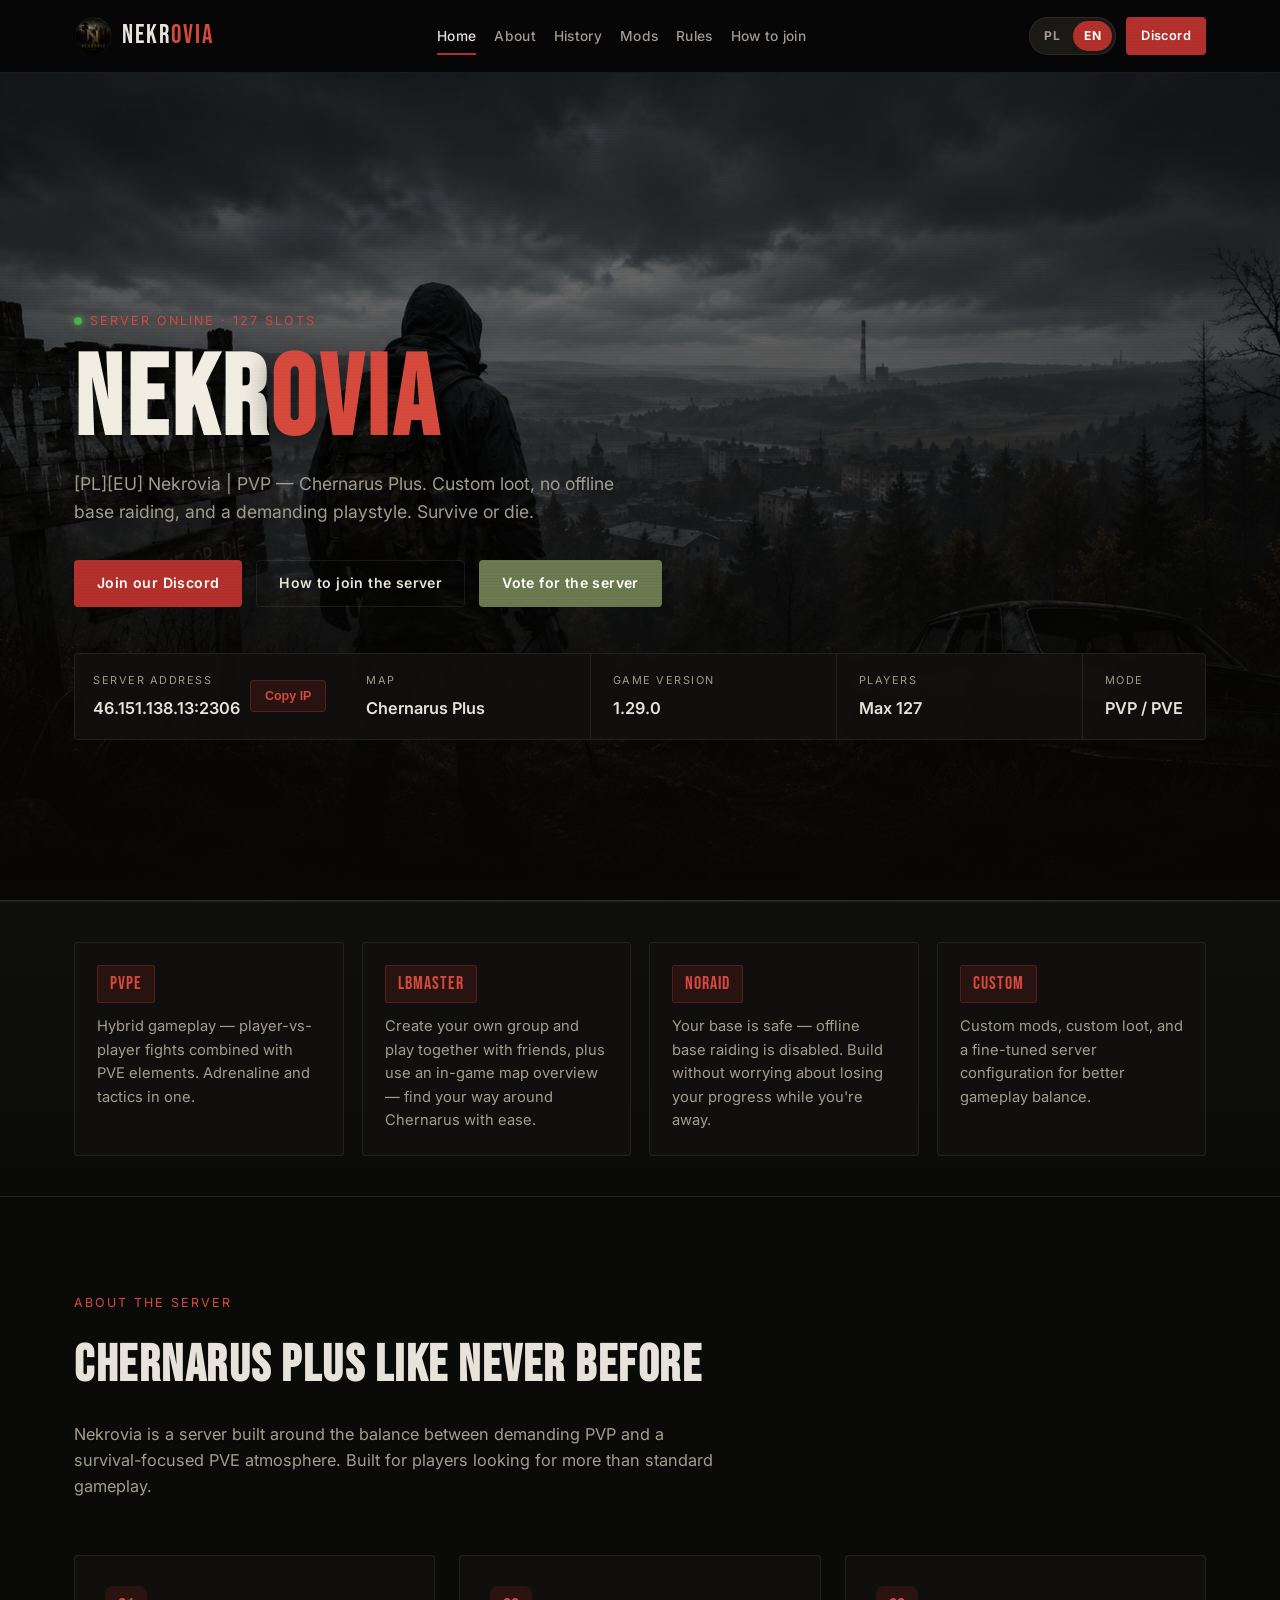
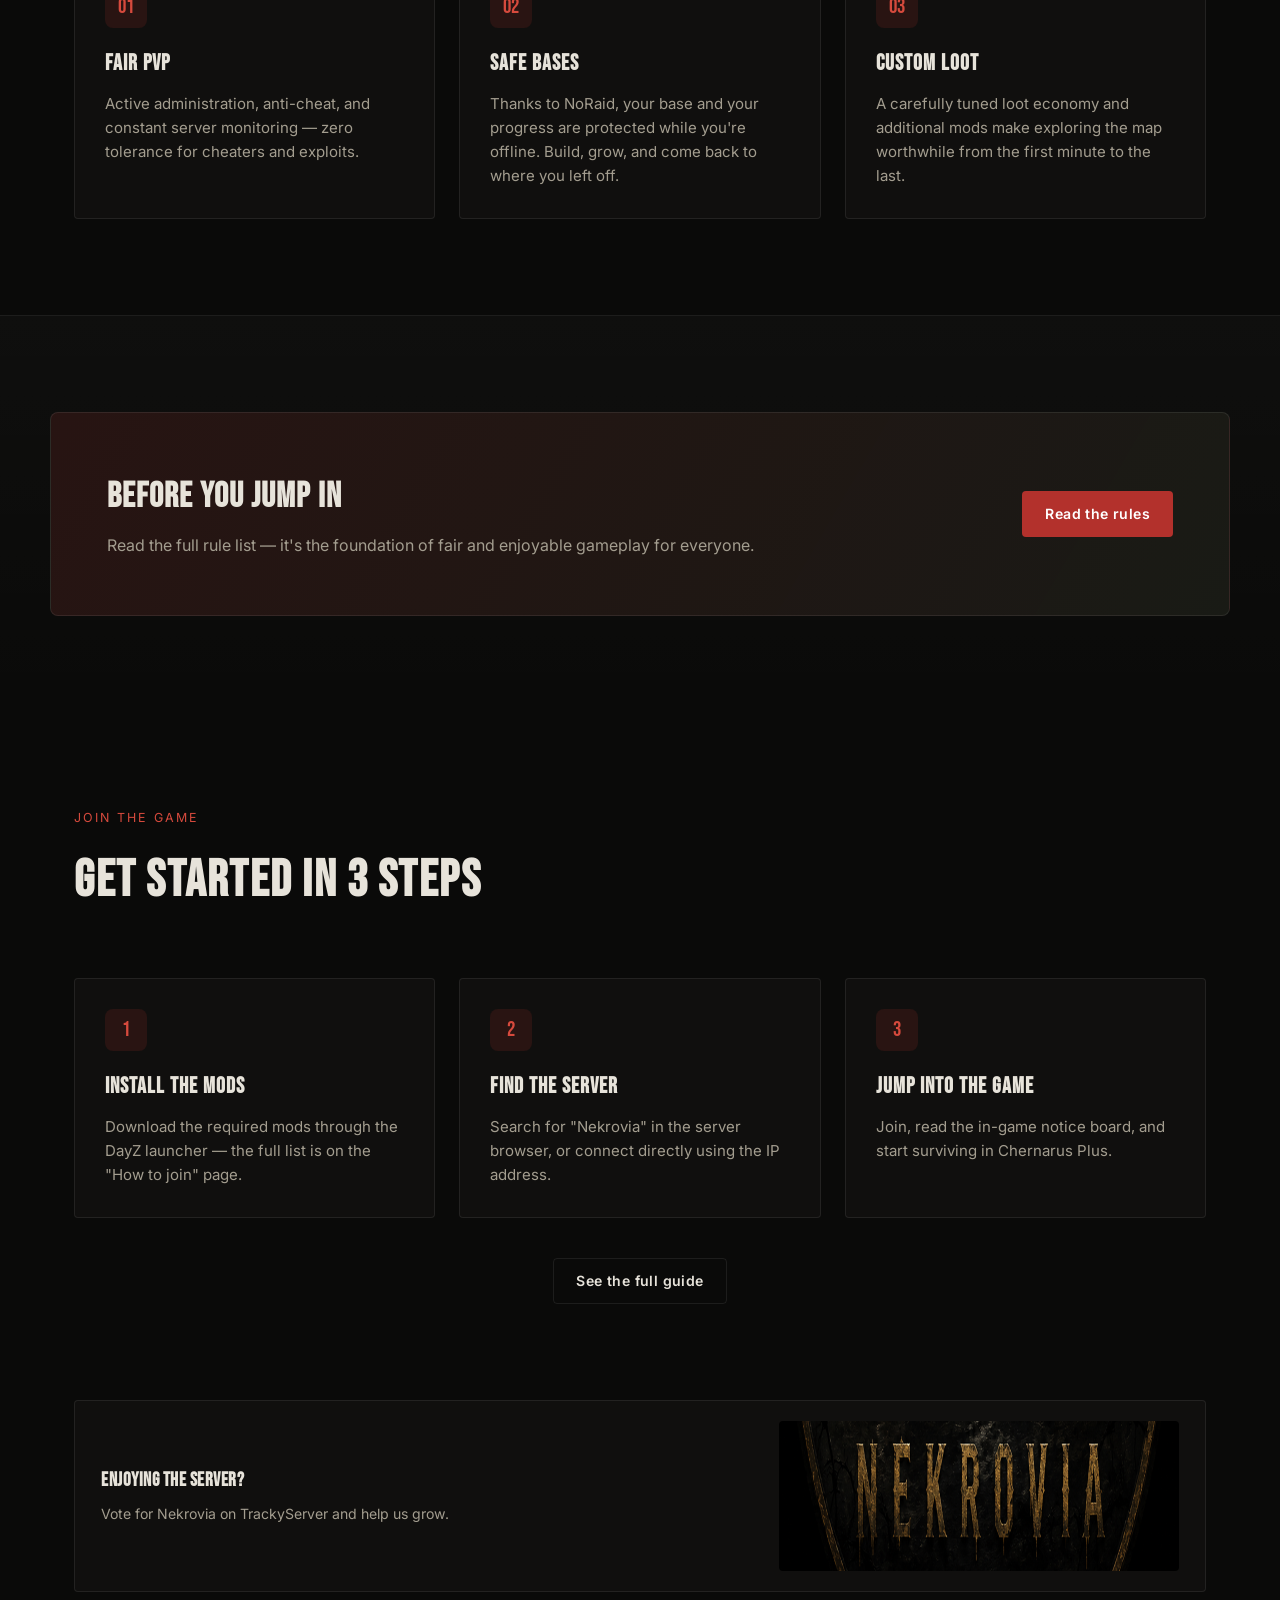
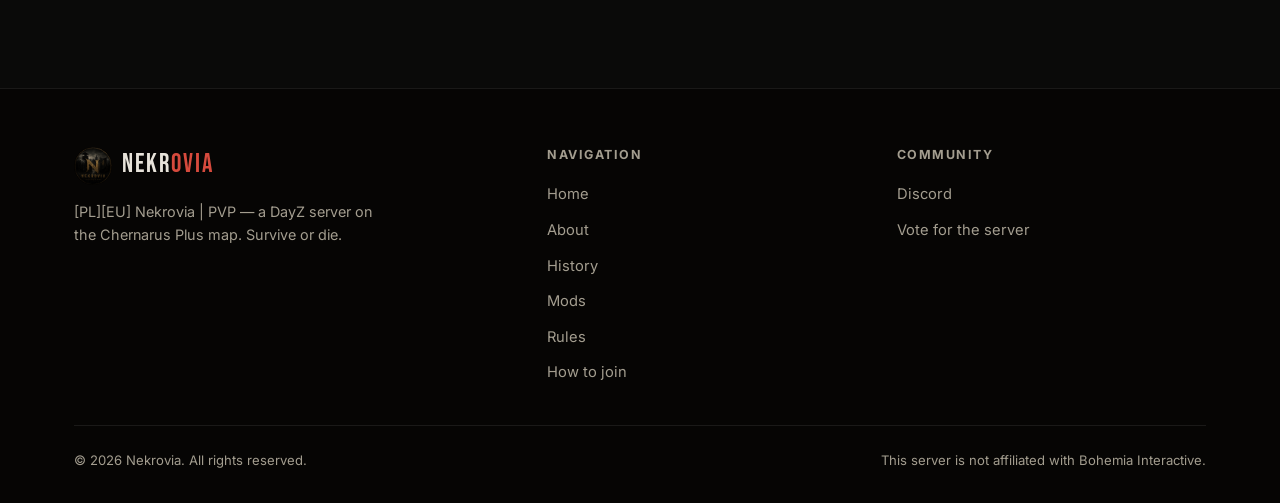
==== en/index.html @ 6340a813 "Cache-bust style.css to fix all-red logo for returning visitors style.css is served with max-age=144" ====
<!DOCTYPE html>
<html lang="en">
<head>
<meta charset="UTF-8" />
<meta name="viewport" content="width=device-width, initial-scale=1.0" />
<title>Nekrovia | [PL][EU] DayZ PVP/PVE Server</title>
<meta name="description" content="Nekrovia — a DayZ PVP/PVE server on Chernarus Plus. NoRaid, custom loot, active community. Join today!" />
<meta name="keywords" content="dayz, dayz server, dayz servers, server, dayz pvp, dayz pve, dayz eu server, nekrovia, nekrovia server, chernarus plus, best dayz server, dayz server list, dayz server ranking, dayz noraid, dayz custom loot, dayz modded server, dayz survival, dayz zombie apocalypse, dayz community, join dayz server, dayz 2026, dayz serwer, serwer dayz, dayz polska, dayz pl, nekrovia serwer, najlepszy serwer, best server, top dayz servers, dayz server list, dayz chernarus, dayz standalone, play dayz online" />
<link rel="canonical" href="https://nekrovia.pl/en/" />
<link rel="alternate" hreflang="en" href="https://nekrovia.pl/en/" />
<link rel="alternate" hreflang="pl" href="https://nekrovia.pl/" />
<link rel="alternate" hreflang="x-default" href="https://nekrovia.pl/" />
<meta property="og:type" content="website" />
<meta property="og:title" content="Nekrovia | [PL][EU] DayZ PVP/PVE Server" />
<meta property="og:description" content="Nekrovia — a DayZ PVP/PVE server on Chernarus Plus. NoRaid, custom loot, active community. Join today!" />
<meta property="og:url" content="https://nekrovia.pl/en/" />
<meta property="og:image" content="https://nekrovia.pl/images/800x300.png" />
<meta property="og:locale" content="en_US" />
<meta name="twitter:card" content="summary_large_image" />
<meta name="twitter:title" content="Nekrovia | [PL][EU] DayZ PVP/PVE Server" />
<meta name="twitter:description" content="Nekrovia — a DayZ PVP/PVE server on Chernarus Plus. NoRaid, custom loot, active community. Join today!" />
<meta name="twitter:image" content="https://nekrovia.pl/images/800x300.png" />
<link rel="icon" href="../images/logo-200.png" />
<link rel="preconnect" href="https://fonts.googleapis.com">
<link rel="preconnect" href="https://fonts.gstatic.com" crossorigin>
<link href="https://fonts.googleapis.com/css2?family=Bebas+Neue&family=Inter:wght@400;500;600;700&display=swap" rel="stylesheet">
<link rel="stylesheet" href="../css/style.css?v=2" />
</head>
<body>

<header class="navbar" id="navbar">
  <div class="container navbar-inner">
    <a href="index.html" class="brand"><img src="../images/logo-200.png" alt="Nekrovia" class="brand-logo" /><span class="brand-text">NEKR<span>OVIA</span></span></a>
    <nav class="nav-links" id="navLinks">
      <a href="index.html" class="active">Home</a>
      <a href="about.html">About</a>
      <a href="history.html">History</a>
      <a href="mods.html">Mods</a>
      <a href="rules.html">Rules</a>
      <a href="join.html">How to join</a>
    </nav>
    <div class="nav-cta">
      <div class="lang-switch"><a href="../index.html">PL</a><a href="index.html" class="active">EN</a></div>
      <a href="https://discord.gg/ZZDV2uquX" target="_blank" rel="noopener" class="btn btn-primary btn-sm">Discord</a>
    </div>
    <button class="nav-toggle" id="navToggle" aria-label="Menu">
      <span></span><span></span><span></span>
    </button>
  </div>
</header>

<section class="hero">
  <div class="container hero-inner">
    <span class="hero-eyebrow">Server online · 127 slots</span>
    <h1>NEKR<span>OVIA</span></h1>
    <p class="hero-sub">[PL][EU] Nekrovia | PVP — Chernarus Plus. Custom loot, no offline base raiding, and a demanding playstyle. Survive or die.</p>

    <div class="hero-actions">
      <a href="https://discord.gg/ZZDV2uquX" target="_blank" rel="noopener" class="btn btn-primary">Join our Discord</a>
      <a href="join.html" class="btn btn-outline">How to join the server</a>
      <a href="https://trackyserver.com/server/3524642" target="_blank" rel="noopener" class="btn btn-olive">Vote for the server</a>
    </div>

    <div class="status-bar">
      <div class="status-ip">
        <div>
          <div class="status-label">Server address</div>
          <div class="status-value" id="serverIp">46.151.138.13:2306</div>
        </div>
        <button class="copy-btn" id="copyIpBtn" data-ip="46.151.138.13:2306">Copy IP</button>
      </div>
      <div class="status-item">
        <div class="status-label">Map</div>
        <div class="status-value">Chernarus Plus</div>
      </div>
      <div class="status-item">
        <div class="status-label">Game version</div>
        <div class="status-value">1.29.0</div>
      </div>
      <div class="status-item">
        <div class="status-label">Players</div>
        <div class="status-value">Max 127</div>
      </div>
      <div class="status-item">
        <div class="status-label">Mode</div>
        <div class="status-value">PVP / PVE</div>
      </div>
    </div>
  </div>
</section>

<section class="tags-strip">
  <div class="container tags-grid">
    <div class="tag-card">
      <span class="badge">PVPe</span>
      <p>Hybrid gameplay — player-vs-player fights combined with PVE elements. Adrenaline and tactics in one.</p>
    </div>
    <div class="tag-card">
      <span class="badge">LBmaster</span>
      <p>Create your own group and play together with friends, plus use an in-game map overview — find your way around Chernarus with ease.</p>
    </div>
    <div class="tag-card">
      <span class="badge">NoRaid</span>
      <p>Your base is safe — offline base raiding is disabled. Build without worrying about losing your progress while you're away.</p>
    </div>
    <div class="tag-card">
      <span class="badge">Custom</span>
      <p>Custom mods, custom loot, and a fine-tuned server configuration for better gameplay balance.</p>
    </div>
  </div>
</section>

<section id="about">
  <div class="container">
    <div class="section-head">
      <span class="eyebrow">About the server</span>
      <h2>Chernarus Plus like never before</h2>
      <p>Nekrovia is a server built around the balance between demanding PVP and a survival-focused PVE atmosphere. Built for players looking for more than standard gameplay.</p>
    </div>

    <div class="card-grid">
      <div class="card">
        <div class="icon">01</div>
        <h3>Fair PVP</h3>
        <p>Active administration, anti-cheat, and constant server monitoring — zero tolerance for cheaters and exploits.</p>
      </div>
      <div class="card">
        <div class="icon">02</div>
        <h3>Safe bases</h3>
        <p>Thanks to NoRaid, your base and your progress are protected while you're offline. Build, grow, and come back to where you left off.</p>
      </div>
      <div class="card">
        <div class="icon">03</div>
        <h3>Custom loot</h3>
        <p>A carefully tuned loot economy and additional mods make exploring the map worthwhile from the first minute to the last.</p>
      </div>
    </div>
  </div>
</section>

<section id="rules" style="border-top:1px solid var(--border); background:linear-gradient(180deg, rgba(255,255,255,0.02), transparent);">
  <div class="container cta-banner">
    <div>
      <h2>Before you jump in</h2>
      <p>Read the full rule list — it's the foundation of fair and enjoyable gameplay for everyone.</p>
    </div>
    <div class="cta-actions">
      <a href="rules.html" class="btn btn-primary">Read the rules</a>
    </div>
  </div>
</section>

<section id="join">
  <div class="container">
    <div class="section-head">
      <span class="eyebrow">Join the game</span>
      <h2>Get started in 3 steps</h2>
    </div>

    <div class="card-grid">
      <div class="card">
        <div class="icon">1</div>
        <h3>Install the mods</h3>
        <p>Download the required mods through the DayZ launcher — the full list is on the "How to join" page.</p>
      </div>
      <div class="card">
        <div class="icon">2</div>
        <h3>Find the server</h3>
        <p>Search for "Nekrovia" in the server browser, or connect directly using the IP address.</p>
      </div>
      <div class="card">
        <div class="icon">3</div>
        <h3>Jump into the game</h3>
        <p>Join, read the in-game notice board, and start surviving in Chernarus Plus.</p>
      </div>
    </div>

    <div style="margin-top:40px; text-align:center;">
      <a href="join.html" class="btn btn-outline">See the full guide</a>
    </div>
  </div>
</section>

<section style="padding-top:0;">
  <div class="container">
    <div class="vote-box" style="justify-content:space-between; flex-wrap:wrap;">
      <div class="vote-text">
        <b>Enjoying the server?</b>
        <span>Vote for Nekrovia on TrackyServer and help us grow.</span>
      </div>
      <a href="https://trackyserver.com/server/3524642" target="_blank" rel="noopener">
        <img src="../images/800x300.png" width="400" height="150" style="max-width:400px; border-radius:4px;" alt="Nekrovia — vote for the server" />
      </a>
    </div>
  </div>
</section>

<footer>
  <div class="container">
    <div class="footer-grid">
      <div class="footer-brand">
        <a href="index.html" class="brand"><img src="../images/logo-200.png" alt="Nekrovia" class="brand-logo" /><span class="brand-text">NEKR<span>OVIA</span></span></a>
        <p>[PL][EU] Nekrovia | PVP — a DayZ server on the Chernarus Plus map. Survive or die.</p>
      </div>
      <div class="footer-col">
        <h4>Navigation</h4>
        <ul>
          <li><a href="index.html">Home</a></li>
          <li><a href="about.html">About</a></li>
          <li><a href="history.html">History</a></li>
          <li><a href="mods.html">Mods</a></li>
          <li><a href="rules.html">Rules</a></li>
          <li><a href="join.html">How to join</a></li>
        </ul>
      </div>
      <div class="footer-col">
        <h4>Community</h4>
        <ul>
          <li><a href="https://discord.gg/ZZDV2uquX" target="_blank" rel="noopener">Discord</a></li>
          <li><a href="https://trackyserver.com/server/3524642" target="_blank" rel="noopener">Vote for the server</a></li>
        </ul>
      </div>
    </div>
    <div class="footer-bottom">
      <span>© 2026 Nekrovia. All rights reserved.</span>
      <span>This server is not affiliated with Bohemia Interactive.</span>
    </div>
  </div>
</footer>

<script src="../js/script.js"></script>
</body>
</html>
---- css/style.css ----
:root {
  --bg: #0a0a09;
  --bg-panel: rgba(18, 17, 15, 0.88);
  --bg-panel-light: rgba(30, 28, 24, 0.9);
  --border: rgba(255, 255, 255, 0.08);
  --text: #e7e3da;
  --text-dim: #a39d8f;
  --accent: #b3312c;
  --accent-light: #d64a3d;
  --accent-dim: rgba(179, 49, 44, 0.15);
  --olive: #6b7a4f;
  --olive-dim: rgba(107, 122, 79, 0.15);
  --radius: 4px;
  --shadow: 0 10px 30px rgba(0, 0, 0, 0.5);
  --font-head: "Bebas Neue", "Oswald", sans-serif;
  --font-body: "Inter", "Segoe UI", sans-serif;
}

* {
  box-sizing: border-box;
  margin: 0;
  padding: 0;
}

html {
  scroll-behavior: smooth;
  overflow-x: hidden;
}

body {
  background: var(--bg);
  color: var(--text);
  font-family: var(--font-body);
  line-height: 1.6;
  min-height: 100vh;
  overflow-x: hidden;
  width: 100%;
}

img {
  max-width: 100%;
  display: block;
}

a {
  color: inherit;
  text-decoration: none;
}

ul {
  list-style: none;
}

.container {
  max-width: 1180px;
  margin: 0 auto;
  padding: 0 24px;
}

body::before {
  content: "";
  position: fixed;
  inset: 0;
  pointer-events: none;
  z-index: 999;
  background-image: repeating-linear-gradient(
    0deg,
    rgba(0, 0, 0, 0.15) 0px,
    rgba(0, 0, 0, 0.15) 1px,
    transparent 1px,
    transparent 3px
  );
  opacity: 0.25;
  mix-blend-mode: overlay;
}

.navbar {
  position: sticky;
  top: 0;
  z-index: 500;
  background: rgba(8, 7, 6, 0.85);
  backdrop-filter: blur(10px);
  border-bottom: 1px solid var(--border);
}

.navbar-inner {
  display: flex;
  align-items: center;
  justify-content: space-between;
  height: 72px;
}

.brand {
  display: flex;
  align-items: center;
  gap: 10px;
  font-family: var(--font-head);
  font-size: 1.6rem;
  letter-spacing: 2px;
  color: var(--text);
}

.brand-logo {
  width: 38px;
  height: 38px;
  border-radius: 50%;
  object-fit: cover;
  flex: none;
}

.brand-text span {
  color: var(--accent-light);
}

.brand .tag {
  font-family: var(--font-body);
  font-size: 0.65rem;
  letter-spacing: 1.5px;
  color: var(--text-dim);
  background: var(--bg-panel-light);
  border: 1px solid var(--border);
  padding: 2px 8px;
  border-radius: 3px;
  text-transform: uppercase;
}

.nav-links {
  display: flex;
  align-items: center;
  gap: 32px;
  font-size: 0.92rem;
  font-weight: 500;
  letter-spacing: 0.3px;
}

@media (max-width: 1300px) {
  .nav-links {
    gap: 18px;
    font-size: 0.86rem;
  }
}

.nav-links a {
  color: var(--text-dim);
  position: relative;
  padding: 6px 0;
  transition: color 0.2s ease;
}

.nav-links a:hover,
.nav-links a.active {
  color: var(--text);
}

.nav-links a.active::after {
  content: "";
  position: absolute;
  left: 0;
  right: 0;
  bottom: -2px;
  height: 2px;
  background: var(--accent);
}

.nav-cta {
  display: flex;
  align-items: center;
  gap: 10px;
}

.lang-switch {
  display: flex;
  align-items: center;
  gap: 2px;
  background: var(--bg-panel-light);
  border: 1px solid var(--border);
  border-radius: 20px;
  padding: 3px;
}

.lang-switch a {
  padding: 5px 11px;
  font-size: 0.76rem;
  font-weight: 700;
  letter-spacing: 0.5px;
  color: var(--text-dim);
  border-radius: 16px;
  transition: all 0.15s ease;
}

.lang-switch a.active {
  background: var(--accent);
  color: #fff;
}

.lang-switch a:hover:not(.active) {
  color: var(--text);
}

.nav-toggle {
  display: none;
  flex-direction: column;
  gap: 5px;
  background: none;
  border: none;
  cursor: pointer;
  padding: 8px;
}

.nav-toggle span {
  width: 24px;
  height: 2px;
  background: var(--text);
}

.btn {
  display: inline-flex;
  align-items: center;
  gap: 8px;
  padding: 11px 22px;
  border-radius: var(--radius);
  font-weight: 600;
  font-size: 0.88rem;
  letter-spacing: 0.4px;
  border: 1px solid transparent;
  cursor: pointer;
  transition: all 0.2s ease;
  white-space: nowrap;
}

.btn-primary {
  background: var(--accent);
  color: #fff;
}

.btn-primary:hover {
  background: var(--accent-light);
  transform: translateY(-1px);
}

.btn-outline {
  background: transparent;
  color: var(--text);
  border-color: var(--border);
}

.btn-outline:hover {
  border-color: var(--text-dim);
  background: rgba(255, 255, 255, 0.04);
}

.btn-olive {
  background: var(--olive);
  color: #fff;
}

.btn-olive:hover {
  background: #7c8d5c;
  transform: translateY(-1px);
}

.btn-sm {
  padding: 8px 14px;
  font-size: 0.8rem;
}

.hero {
  position: relative;
  min-height: 92vh;
  display: flex;
  align-items: flex-end;
  background-image: linear-gradient(180deg, rgba(6, 5, 4, 0.35) 0%, rgba(6, 5, 4, 0.55) 55%, rgba(8, 7, 6, 1) 100%),
    url("../images/background.jpg");
  background-size: cover;
  background-position: center 30%;
  border-bottom: 1px solid var(--border);
}

.hero-inner {
  width: 100%;
  padding-bottom: 64px;
}

.hero-eyebrow {
  display: inline-flex;
  align-items: center;
  gap: 8px;
  font-size: 0.78rem;
  letter-spacing: 2px;
  text-transform: uppercase;
  color: var(--accent-light);
  margin-bottom: 18px;
}

.hero-eyebrow::before {
  content: "";
  width: 8px;
  height: 8px;
  border-radius: 50%;
  background: #4caf50;
  box-shadow: 0 0 8px #4caf50;
}

.hero h1 {
  font-family: var(--font-head);
  font-size: clamp(3.2rem, 9vw, 7rem);
  letter-spacing: 4px;
  line-height: 0.95;
  color: #f2ede2;
  text-shadow: 0 4px 30px rgba(0, 0, 0, 0.6);
}

.hero h1 span {
  color: var(--accent-light);
}

.hero-sub {
  margin-top: 14px;
  font-size: 1.1rem;
  color: var(--text-dim);
  max-width: 560px;
}

.hero-actions {
  display: flex;
  flex-wrap: wrap;
  gap: 14px;
  margin-top: 34px;
}

.status-bar {
  margin-top: 46px;
  background: var(--bg-panel);
  border: 1px solid var(--border);
  border-radius: var(--radius);
  backdrop-filter: blur(6px);
  display: grid;
  grid-template-columns: repeat(4, 1fr) auto;
  overflow: hidden;
}

.status-item {
  padding: 18px 22px;
  border-right: 1px solid var(--border);
}

.status-item:last-child {
  border-right: none;
}

.status-label {
  font-size: 0.68rem;
  letter-spacing: 1.5px;
  text-transform: uppercase;
  color: var(--text-dim);
  margin-bottom: 6px;
}

.status-item .live-status-banner {
  display: block;
  max-width: 190px;
  width: 100%;
  height: auto;
  border-radius: 3px;
  margin-top: 4px;
}

.status-value {
  font-size: 1.02rem;
  font-weight: 600;
  color: var(--text);
  display: flex;
  align-items: center;
  gap: 8px;
}

.status-ip {
  display: flex;
  align-items: center;
  gap: 10px;
  padding: 14px 18px;
}

.copy-btn {
  background: var(--accent-dim);
  border: 1px solid rgba(179, 49, 44, 0.35);
  color: var(--accent-light);
  padding: 8px 14px;
  border-radius: var(--radius);
  font-size: 0.78rem;
  font-weight: 600;
  cursor: pointer;
  transition: all 0.15s ease;
  white-space: nowrap;
}

.copy-btn:hover {
  background: rgba(179, 49, 44, 0.28);
}

.copy-btn.copied {
  background: var(--olive-dim);
  color: #a9c17c;
  border-color: rgba(107, 122, 79, 0.4);
}

section {
  padding: 96px 0;
}

.section-head {
  max-width: 640px;
  margin-bottom: 56px;
}

.eyebrow {
  font-size: 0.78rem;
  letter-spacing: 2px;
  text-transform: uppercase;
  color: var(--accent-light);
  margin-bottom: 12px;
  display: block;
}

.section-head h2 {
  font-family: var(--font-head);
  font-size: clamp(2.2rem, 4vw, 3.2rem);
  letter-spacing: 1.5px;
  color: var(--text);
  margin-bottom: 14px;
}

.section-head p {
  color: var(--text-dim);
  font-size: 1.02rem;
}

.section-head.center {
  margin-left: auto;
  margin-right: auto;
  text-align: center;
}

.tags-strip {
  padding: 40px 0;
  border-top: 1px solid var(--border);
  border-bottom: 1px solid var(--border);
  background: linear-gradient(180deg, rgba(255, 255, 255, 0.02), transparent);
}

.tags-grid {
  display: grid;
  grid-template-columns: repeat(4, 1fr);
  gap: 18px;
}

.tag-card {
  background: var(--bg-panel);
  border: 1px solid var(--border);
  border-radius: var(--radius);
  padding: 22px;
}

.tag-card .badge {
  display: inline-block;
  font-family: var(--font-head);
  font-size: 1.1rem;
  letter-spacing: 1px;
  color: var(--accent-light);
  border: 1px solid rgba(179, 49, 44, 0.35);
  background: var(--accent-dim);
  padding: 4px 12px;
  border-radius: 3px;
  margin-bottom: 12px;
}

.tag-card p {
  color: var(--text-dim);
  font-size: 0.92rem;
}

.card-grid {
  display: grid;
  grid-template-columns: repeat(3, 1fr);
  gap: 24px;
}

.card {
  background: var(--bg-panel);
  border: 1px solid var(--border);
  border-radius: var(--radius);
  padding: 30px;
  transition: border-color 0.2s ease, transform 0.2s ease;
}

.card:hover {
  border-color: rgba(179, 49, 44, 0.4);
  transform: translateY(-3px);
}

.card .icon {
  width: 42px;
  height: 42px;
  border-radius: 8px;
  background: var(--accent-dim);
  color: var(--accent-light);
  display: flex;
  align-items: center;
  justify-content: center;
  font-family: var(--font-head);
  font-size: 1.3rem;
  margin-bottom: 18px;
}

.card h3 {
  font-family: var(--font-head);
  font-size: 1.4rem;
  letter-spacing: 1px;
  margin-bottom: 10px;
}

.card p {
  color: var(--text-dim);
  font-size: 0.94rem;
}

.cta-banner {
  background: linear-gradient(120deg, rgba(179, 49, 44, 0.14), rgba(107, 122, 79, 0.1)), var(--bg-panel);
  border: 1px solid var(--border);
  border-radius: 8px;
  padding: 56px;
  display: flex;
  align-items: center;
  justify-content: space-between;
  gap: 32px;
  flex-wrap: wrap;
}

.cta-banner h2 {
  font-family: var(--font-head);
  font-size: 2.2rem;
  letter-spacing: 1px;
  margin-bottom: 8px;
}

.cta-banner p {
  color: var(--text-dim);
}

.cta-actions {
  display: flex;
  gap: 14px;
  flex-wrap: wrap;
}

.steps {
  display: flex;
  flex-direction: column;
  gap: 0;
}

.step {
  display: flex;
  gap: 26px;
  padding: 30px 0;
  border-bottom: 1px solid var(--border);
}

.step:last-child {
  border-bottom: none;
}

.step-num {
  flex: none;
  width: 52px;
  height: 52px;
  border-radius: 50%;
  border: 1px solid var(--border);
  background: var(--bg-panel);
  display: flex;
  align-items: center;
  justify-content: center;
  font-family: var(--font-head);
  font-size: 1.4rem;
  color: var(--accent-light);
}

.step-content h3 {
  font-family: var(--font-head);
  font-size: 1.35rem;
  letter-spacing: 0.5px;
  margin-bottom: 8px;
}

.step-content p {
  color: var(--text-dim);
}

.step-content code {
  background: var(--bg-panel-light);
  border: 1px solid var(--border);
  padding: 3px 8px;
  border-radius: 3px;
  font-size: 0.88rem;
  color: var(--accent-light);
}

.rules-nav {
  display: flex;
  flex-wrap: wrap;
  gap: 10px;
  margin-bottom: 50px;
}

.rules-nav a {
  font-size: 0.85rem;
  padding: 8px 16px;
  border: 1px solid var(--border);
  border-radius: 20px;
  color: var(--text-dim);
}

.rules-nav a:hover {
  border-color: var(--accent);
  color: var(--text);
}

.rule-block {
  margin-bottom: 56px;
  scroll-margin-top: 100px;
}

.rule-block h2 {
  font-family: var(--font-head);
  font-size: 1.9rem;
  letter-spacing: 1px;
  color: var(--text);
  margin-bottom: 22px;
  padding-bottom: 14px;
  border-bottom: 1px solid var(--border);
  display: flex;
  align-items: center;
  gap: 12px;
}

.rule-block h2 .num {
  color: var(--accent-light);
  font-size: 1.2rem;
}

.rule-list {
  display: flex;
  flex-direction: column;
  gap: 14px;
}

.rule-list li {
  display: flex;
  gap: 14px;
  padding: 16px 20px;
  background: var(--bg-panel);
  border: 1px solid var(--border);
  border-radius: var(--radius);
  color: var(--text-dim);
  font-size: 0.95rem;
}

.rule-list li b {
  color: var(--text);
}

.rule-list li::before {
  content: "\2716";
  flex: none;
  color: var(--accent-light);
  font-size: 0.75rem;
  margin-top: 3px;
}

.rule-list.allow li::before {
  content: "\2714";
  color: #a9c17c;
}

.rule-list.info li::before {
  content: "\2022";
  color: var(--text-dim);
  font-size: 1.1rem;
}

.notice {
  background: var(--olive-dim);
  border: 1px solid rgba(107, 122, 79, 0.35);
  border-radius: var(--radius);
  padding: 20px 24px;
  color: #cdd8b8;
  font-size: 0.92rem;
  margin-bottom: 40px;
}

.page-hero {
  padding: 70px 0 50px;
  border-bottom: 1px solid var(--border);
  background: linear-gradient(180deg, rgba(179, 49, 44, 0.08), transparent);
}

.page-hero .eyebrow {
  margin-bottom: 10px;
}

.page-hero h1 {
  font-family: var(--font-head);
  font-size: clamp(2.6rem, 5vw, 4rem);
  letter-spacing: 1.5px;
}

.page-hero p {
  color: var(--text-dim);
  margin-top: 14px;
  max-width: 600px;
}

.vote-box {
  display: flex;
  align-items: center;
  gap: 18px;
  background: var(--bg-panel);
  border: 1px solid var(--border);
  border-radius: var(--radius);
  padding: 20px 26px;
}

.vote-box img {
  border-radius: 3px;
}

.vote-box .vote-text b {
  display: block;
  font-family: var(--font-head);
  font-size: 1.2rem;
  letter-spacing: 0.5px;
  margin-bottom: 4px;
}

.vote-box .vote-text span {
  color: var(--text-dim);
  font-size: 0.88rem;
}

.video-wrap {
  position: relative;
  width: 100%;
  padding-top: 56.25%;
  border-radius: 6px;
  overflow: hidden;
  border: 1px solid var(--border);
  background: var(--bg-panel);
  box-shadow: var(--shadow);
}

.video-wrap iframe {
  position: absolute;
  inset: 0;
  width: 100%;
  height: 100%;
  border: 0;
}

.video-thumb {
  position: absolute;
  inset: 0;
  width: 100%;
  height: 100%;
  object-fit: cover;
}

.video-play {
  position: absolute;
  inset: 0;
  margin: auto;
  width: 74px;
  height: 74px;
  border-radius: 50%;
  background: rgba(179, 49, 44, 0.92);
  border: 2px solid rgba(255, 255, 255, 0.85);
  color: #fff;
  font-size: 1.6rem;
  cursor: pointer;
  display: flex;
  align-items: center;
  justify-content: center;
  padding-left: 4px;
  transition: all 0.2s ease;
}

.video-play:hover {
  background: var(--accent-light);
  transform: scale(1.08);
}

.badge-row {
  display: flex;
  gap: 8px;
  flex-wrap: wrap;
  margin-bottom: 18px;
}

.badge-row span {
  font-size: 0.72rem;
  letter-spacing: 1px;
  text-transform: uppercase;
  color: var(--accent-light);
  border: 1px solid rgba(179, 49, 44, 0.35);
  background: var(--accent-dim);
  padding: 4px 10px;
  border-radius: 3px;
}

.mod-browser {
  display: grid;
  grid-template-columns: 290px 1fr;
  gap: 32px;
  align-items: start;
}

.mod-list {
  display: flex;
  flex-direction: column;
  gap: 2px;
  position: sticky;
  top: 90px;
  background: var(--bg-panel);
  border: 1px solid var(--border);
  border-radius: var(--radius);
  padding: 10px;
  max-height: calc(100vh - 120px);
  overflow-y: auto;
}

.mod-list-label {
  font-size: 0.68rem;
  letter-spacing: 1.5px;
  text-transform: uppercase;
  color: var(--text-dim);
  padding: 16px 12px 6px;
}

.mod-list-label:first-child {
  padding-top: 6px;
}

.mod-list-item {
  display: flex;
  align-items: center;
  gap: 10px;
  padding: 10px 12px;
  border-radius: 3px;
  background: transparent;
  border: 1px solid transparent;
  color: var(--text-dim);
  font-size: 0.9rem;
  font-weight: 500;
  cursor: pointer;
  text-align: left;
  width: 100%;
  transition: all 0.15s ease;
}

.mod-list-item .ico {
  font-size: 1.1rem;
  flex: none;
}

.mod-list-item:hover {
  background: rgba(255, 255, 255, 0.04);
  color: var(--text);
}

.mod-list-item.active {
  background: var(--accent-dim);
  border-color: rgba(179, 49, 44, 0.35);
  color: var(--text);
}

.mod-detail {
  min-height: 380px;
}

.mod-panel {
  display: none;
}

.mod-panel.active {
  display: block;
  animation: modFadeIn 0.25s ease;
}

@keyframes modFadeIn {
  from {
    opacity: 0;
    transform: translateY(6px);
  }
  to {
    opacity: 1;
    transform: translateY(0);
  }
}

.mod-panel h2 {
  font-family: var(--font-head);
  font-size: clamp(1.8rem, 3.5vw, 2.4rem);
  letter-spacing: 1px;
  margin-bottom: 16px;
}

.mod-panel p {
  color: var(--text-dim);
  margin-bottom: 14px;
  max-width: 640px;
}

.mod-visual {
  aspect-ratio: 16 / 9;
  max-width: 640px;
  display: flex;
  align-items: center;
  justify-content: center;
  font-size: 4.5rem;
  background: var(--bg-panel);
  border: 1px solid var(--border);
  border-radius: 6px;
  margin-bottom: 24px;
}

.mod-panel .video-wrap {
  max-width: 720px;
  margin-bottom: 24px;
}

.mod-features-label {
  font-size: 0.78rem;
  letter-spacing: 1px;
  text-transform: uppercase;
  color: var(--text-dim);
  margin: 28px 0 14px;
  max-width: 640px;
}

.mod-features {
  display: grid;
  grid-template-columns: repeat(auto-fill, minmax(220px, 1fr));
  gap: 10px;
  max-width: 720px;
  margin-bottom: 24px;
}

.mod-feature {
  display: flex;
  align-items: flex-start;
  gap: 10px;
  padding: 12px 14px;
  background: var(--bg-panel-light);
  border: 1px solid var(--border);
  border-radius: 4px;
}

.mod-feature .ico {
  font-size: 1.2rem;
  flex: none;
  line-height: 1.3;
}

.mod-feature b {
  display: block;
  font-size: 0.86rem;
  color: var(--text);
  margin-bottom: 2px;
}

.mod-feature span {
  font-size: 0.78rem;
  color: var(--text-dim);
  line-height: 1.4;
}

@media (max-width: 900px) {
  .mod-browser {
    grid-template-columns: 1fr;
  }
  .mod-list {
    position: static;
    max-height: none;
  }
}

.gallery-era {
  margin-bottom: 56px;
}

.gallery-era h3 {
  font-family: var(--font-head);
  font-size: 1.5rem;
  letter-spacing: 1px;
  color: var(--text);
  margin-bottom: 20px;
  padding-bottom: 12px;
  border-bottom: 1px solid var(--border);
}

.gallery-grid {
  display: grid;
  grid-template-columns: repeat(auto-fill, minmax(180px, 1fr));
  gap: 12px;
}

.gallery-item {
  position: relative;
  aspect-ratio: 16 / 9;
  border-radius: var(--radius);
  overflow: hidden;
  border: 1px solid var(--border);
  cursor: pointer;
  padding: 0;
  background: var(--bg-panel);
}

.gallery-item img {
  width: 100%;
  height: 100%;
  object-fit: cover;
  transition: transform 0.3s ease, filter 0.3s ease;
  filter: brightness(0.92);
}

.gallery-item:hover img {
  transform: scale(1.06);
  filter: brightness(1.05);
}

.gallery-item::after {
  content: "\2795";
  position: absolute;
  inset: 0;
  display: flex;
  align-items: center;
  justify-content: center;
  color: #fff;
  font-size: 1.2rem;
  background: rgba(0, 0, 0, 0.25);
  opacity: 0;
  transition: opacity 0.2s ease;
}

.gallery-item:hover::after {
  opacity: 1;
}

.lightbox {
  position: fixed;
  inset: 0;
  z-index: 1000;
  background: rgba(4, 3, 2, 0.94);
  display: none;
  align-items: center;
  justify-content: center;
  padding: 40px;
}

.lightbox.open {
  display: flex;
}

.lightbox img {
  max-width: 100%;
  max-height: 88vh;
  border-radius: 4px;
  box-shadow: var(--shadow);
}

.lightbox-close,
.lightbox-prev,
.lightbox-next {
  position: absolute;
  background: var(--bg-panel-light);
  border: 1px solid var(--border);
  color: var(--text);
  cursor: pointer;
  border-radius: 50%;
  width: 46px;
  height: 46px;
  font-size: 1.4rem;
  display: flex;
  align-items: center;
  justify-content: center;
  transition: all 0.15s ease;
}

.lightbox-close:hover,
.lightbox-prev:hover,
.lightbox-next:hover {
  border-color: var(--accent);
  color: var(--accent-light);
}

.lightbox-close {
  top: 24px;
  right: 24px;
}

.lightbox-prev {
  left: 24px;
  top: 50%;
  transform: translateY(-50%);
}

.lightbox-next {
  right: 24px;
  top: 50%;
  transform: translateY(-50%);
}

.lightbox-counter {
  position: absolute;
  bottom: 24px;
  left: 50%;
  transform: translateX(-50%);
  color: var(--text-dim);
  font-size: 0.85rem;
  letter-spacing: 1px;
}

@media (max-width: 720px) {
  .gallery-grid {
    grid-template-columns: repeat(auto-fill, minmax(130px, 1fr));
  }
  .lightbox-prev,
  .lightbox-next {
    width: 38px;
    height: 38px;
    font-size: 1.1rem;
  }
}

footer {
  border-top: 1px solid var(--border);
  padding: 56px 0 32px;
  background: #060504;
}

.footer-grid {
  display: grid;
  grid-template-columns: 1.4fr 1fr 1fr;
  gap: 40px;
  margin-bottom: 40px;
}

.footer-brand .brand {
  margin-bottom: 14px;
}

.footer-brand p {
  color: var(--text-dim);
  font-size: 0.9rem;
  max-width: 320px;
}

.footer-col h4 {
  font-size: 0.78rem;
  letter-spacing: 1.5px;
  text-transform: uppercase;
  color: var(--text-dim);
  margin-bottom: 16px;
}

.footer-col ul {
  display: flex;
  flex-direction: column;
  gap: 10px;
}

.footer-col a {
  color: var(--text-dim);
  font-size: 0.92rem;
}

.footer-col a:hover {
  color: var(--text);
}

.footer-bottom {
  display: flex;
  justify-content: space-between;
  align-items: center;
  padding-top: 24px;
  border-top: 1px solid var(--border);
  font-size: 0.82rem;
  color: var(--text-dim);
  flex-wrap: wrap;
  gap: 12px;
}

@media (max-width: 900px) {
  .status-bar {
    grid-template-columns: repeat(2, 1fr);
  }
  .status-ip {
    grid-column: 1 / -1;
    border-right: none;
    border-bottom: 1px solid var(--border);
  }
  .tags-grid,
  .card-grid {
    grid-template-columns: repeat(2, 1fr);
  }
  .footer-grid {
    grid-template-columns: 1fr 1fr;
  }
}

@media (max-width: 720px) {
  .nav-links,
  .nav-cta {
    position: fixed;
    top: 72px;
    left: 0;
    right: 0;
    background: rgba(8, 7, 6, 0.98);
    flex-direction: column;
    padding: 24px;
    border-bottom: 1px solid var(--border);
    transform: translateY(-120%);
    opacity: 0;
    transition: all 0.25s ease;
    z-index: 400;
  }
  .nav-cta {
    top: unset;
    bottom: 0;
    border-top: 1px solid var(--border);
    flex-direction: row;
  }
  .navbar.open .nav-links,
  .navbar.open .nav-cta {
    transform: translateY(0);
    opacity: 1;
  }
  .nav-toggle {
    display: flex;
  }
  .status-bar,
  .tags-grid,
  .card-grid,
  .footer-grid {
    grid-template-columns: 1fr;
  }
  .status-item {
    border-right: none;
    border-bottom: 1px solid var(--border);
  }
  .cta-banner {
    flex-direction: column;
    text-align: center;
    padding: 40px 26px;
  }
  .step {
    flex-direction: column;
    gap: 14px;
  }
}
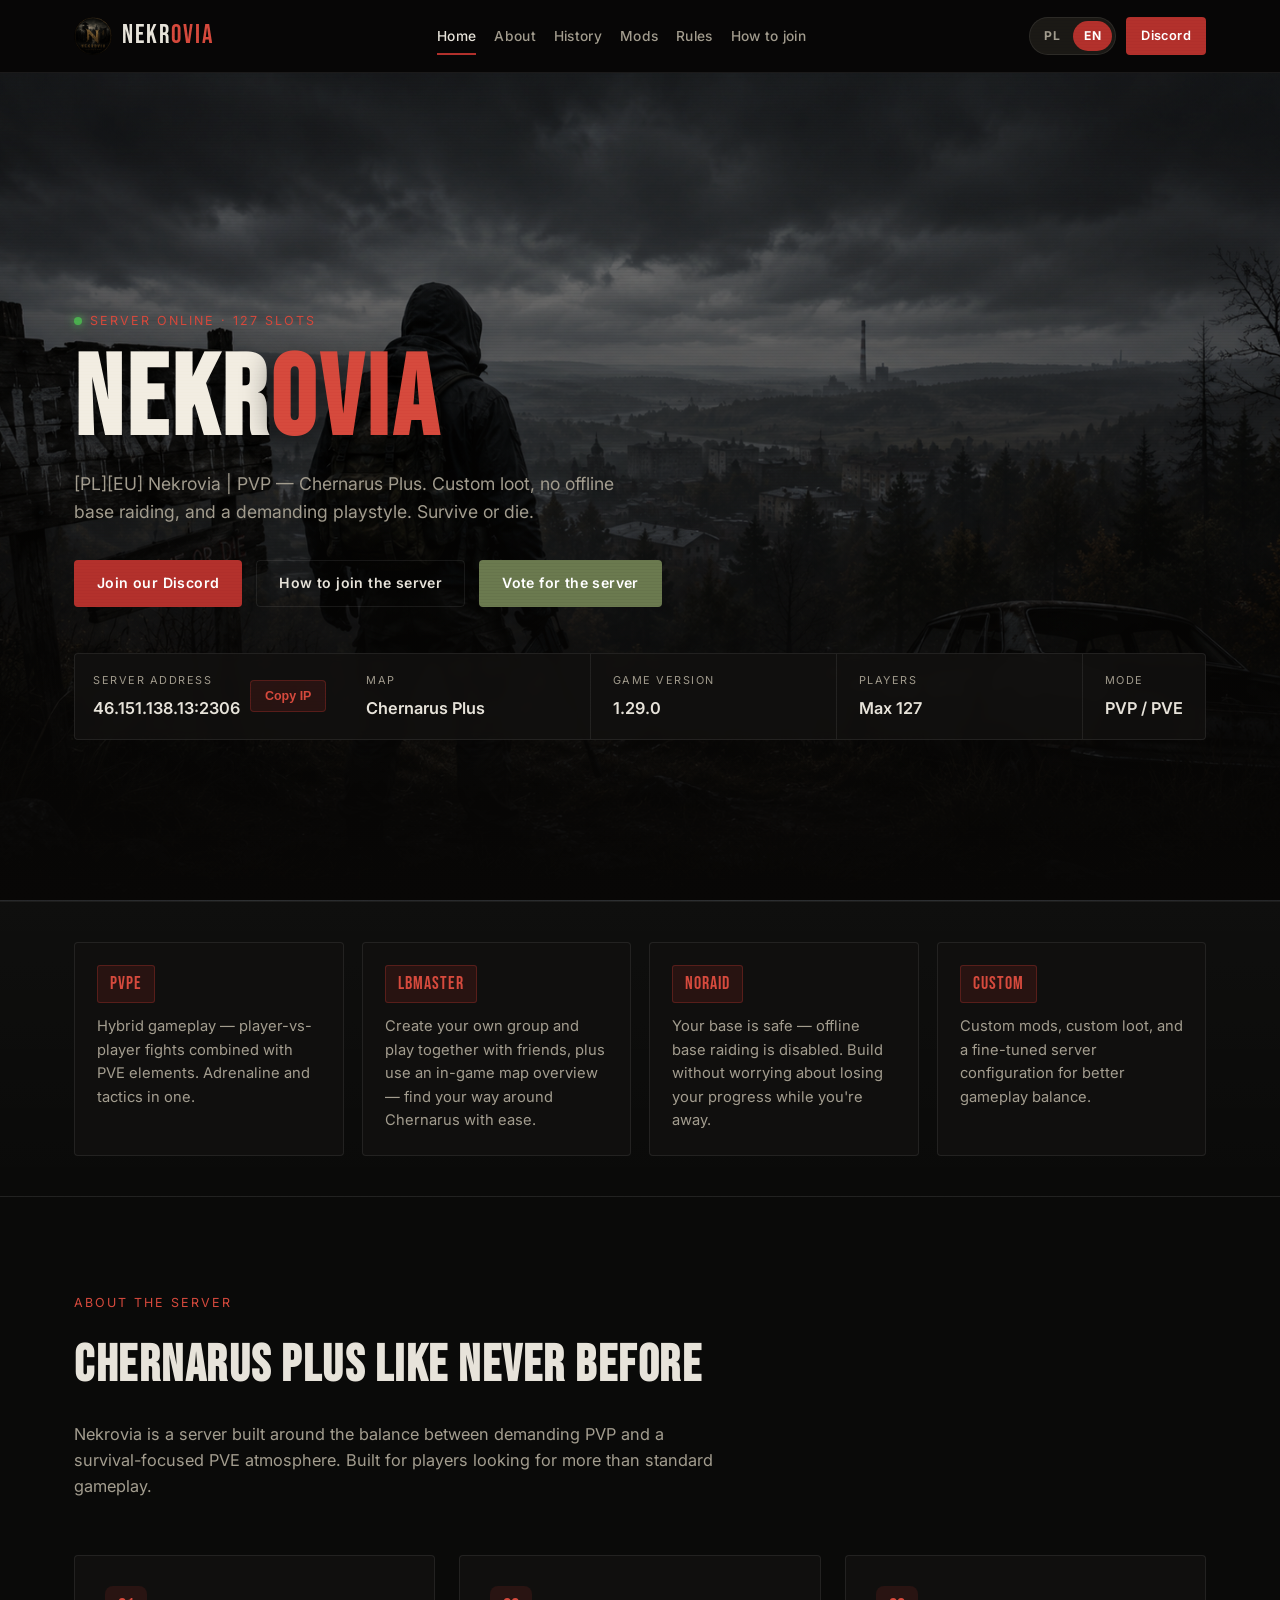
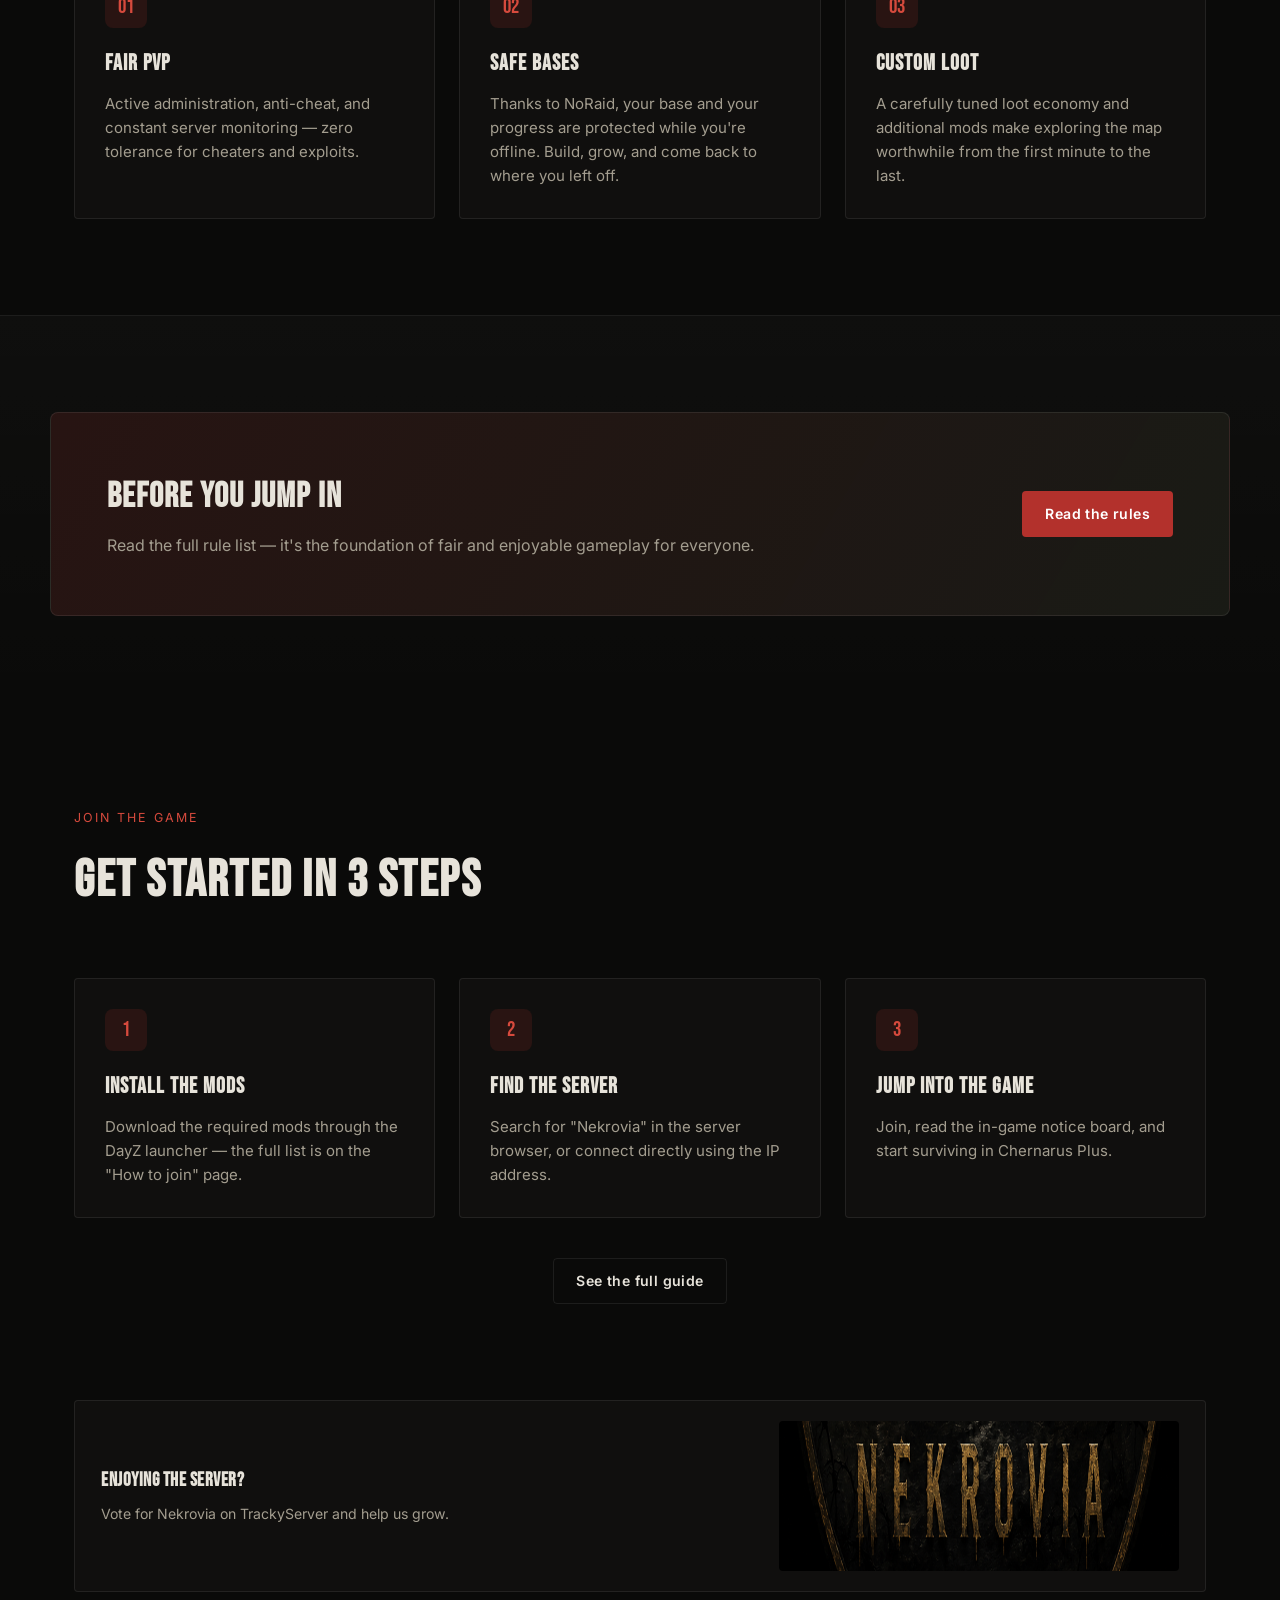
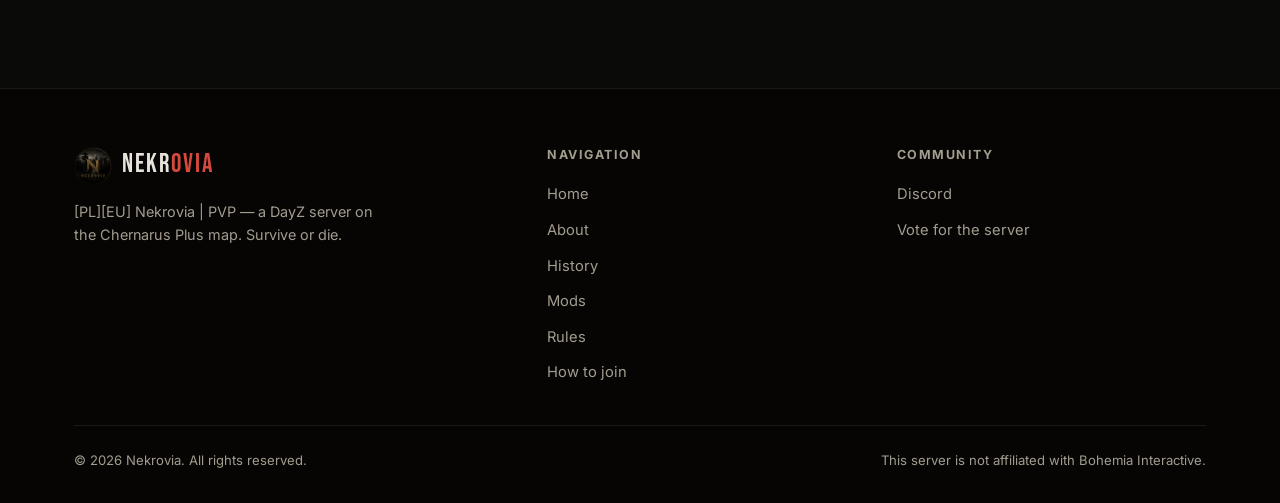
==== commit 39757aed: "Give both logos a real circular alpha cutout logo-200.png had an RGBA channel but zero transparent p" ====
--- a/en/index.html
+++ b/en/index.html
@@ -20,7 +20,7 @@
 <meta name="twitter:title" content="Nekrovia | [PL][EU] DayZ PVP/PVE Server" />
 <meta name="twitter:description" content="Nekrovia — a DayZ PVP/PVE server on Chernarus Plus. NoRaid, custom loot, active community. Join today!" />
 <meta name="twitter:image" content="https://nekrovia.pl/images/800x300.png" />
-<link rel="icon" href="../images/logo-200.png" />
+<link rel="icon" href="../images/logo-200.png?v=2" />
 <link rel="preconnect" href="https://fonts.googleapis.com">
 <link rel="preconnect" href="https://fonts.gstatic.com" crossorigin>
 <link href="https://fonts.googleapis.com/css2?family=Bebas+Neue&family=Inter:wght@400;500;600;700&display=swap" rel="stylesheet">
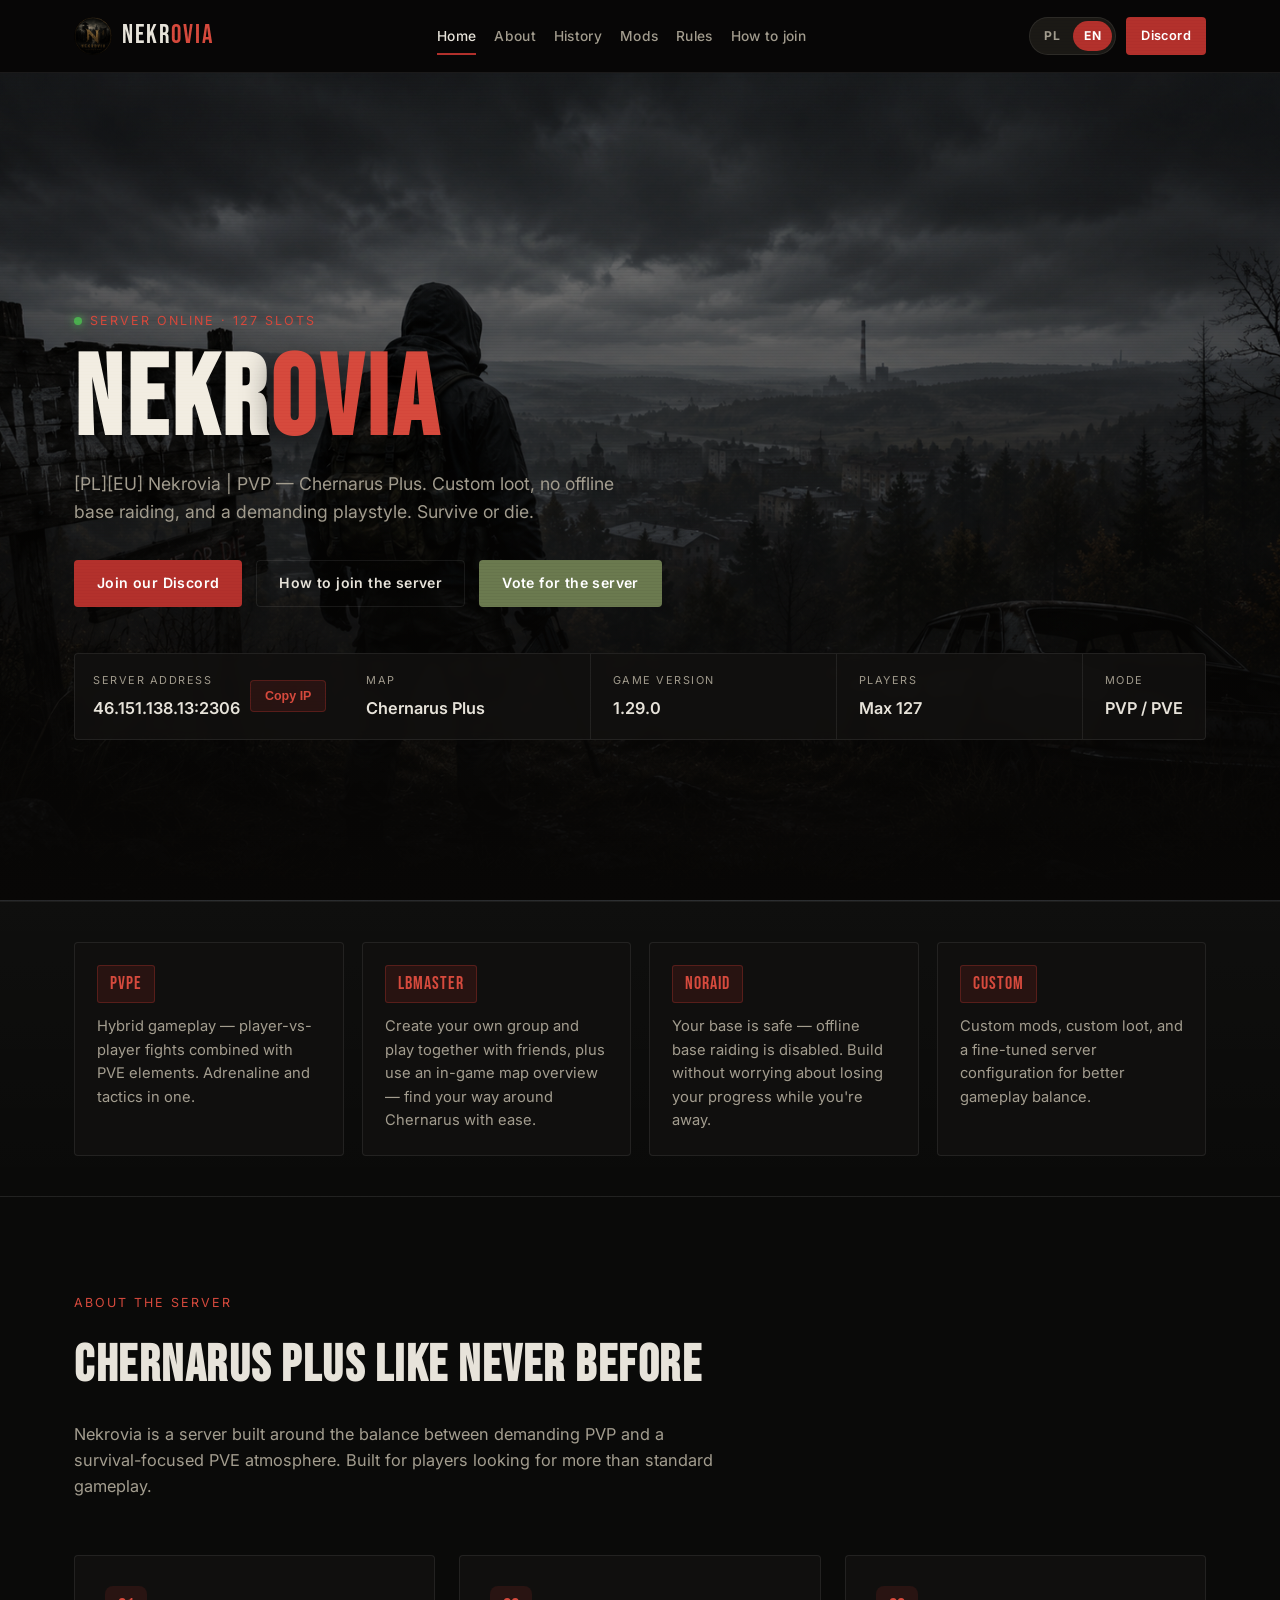
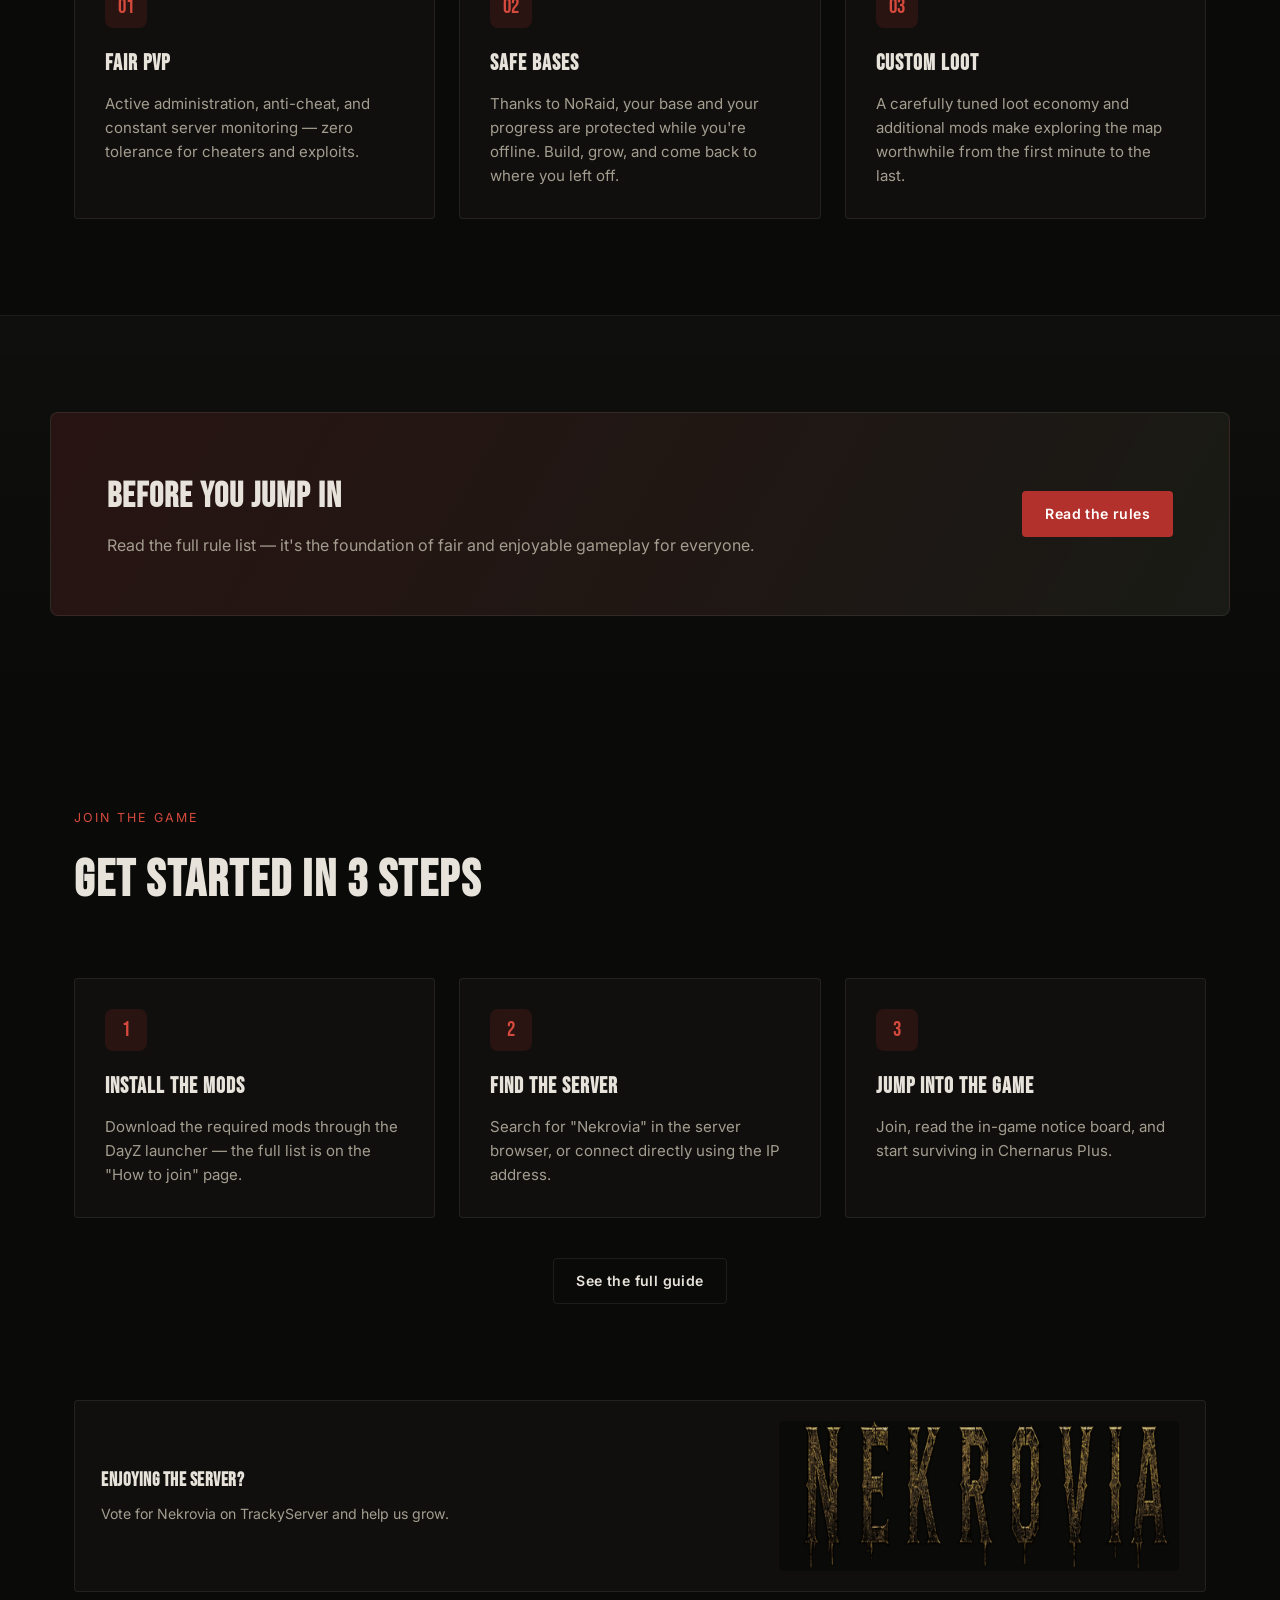
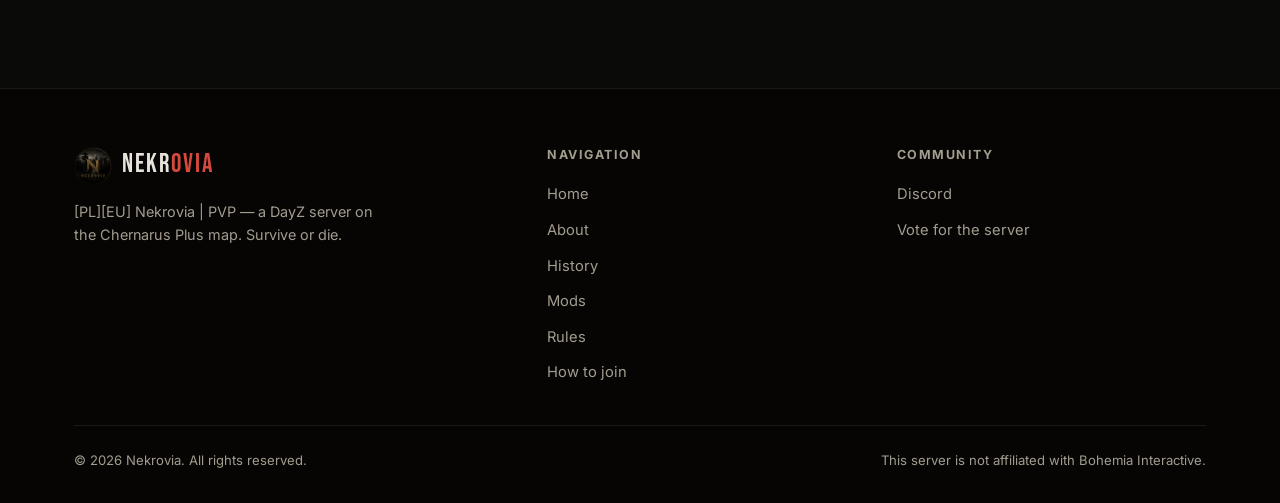
==== commit 624c08c9: "Replace 800x300 banner with the new wordmark, tone-matched to the old Colour-matched the new artwork" ====
--- a/en/index.html
+++ b/en/index.html
@@ -14,12 +14,12 @@
 <meta property="og:title" content="Nekrovia | [PL][EU] DayZ PVP/PVE Server" />
 <meta property="og:description" content="Nekrovia — a DayZ PVP/PVE server on Chernarus Plus. NoRaid, custom loot, active community. Join today!" />
 <meta property="og:url" content="https://nekrovia.pl/en/" />
-<meta property="og:image" content="https://nekrovia.pl/images/800x300.png" />
+<meta property="og:image" content="https://nekrovia.pl/images/800x300.png?v=2" />
 <meta property="og:locale" content="en_US" />
 <meta name="twitter:card" content="summary_large_image" />
 <meta name="twitter:title" content="Nekrovia | [PL][EU] DayZ PVP/PVE Server" />
 <meta name="twitter:description" content="Nekrovia — a DayZ PVP/PVE server on Chernarus Plus. NoRaid, custom loot, active community. Join today!" />
-<meta name="twitter:image" content="https://nekrovia.pl/images/800x300.png" />
+<meta name="twitter:image" content="https://nekrovia.pl/images/800x300.png?v=2" />
 <link rel="icon" href="../images/logo-200.png?v=2" />
 <link rel="preconnect" href="https://fonts.googleapis.com">
 <link rel="preconnect" href="https://fonts.gstatic.com" crossorigin>
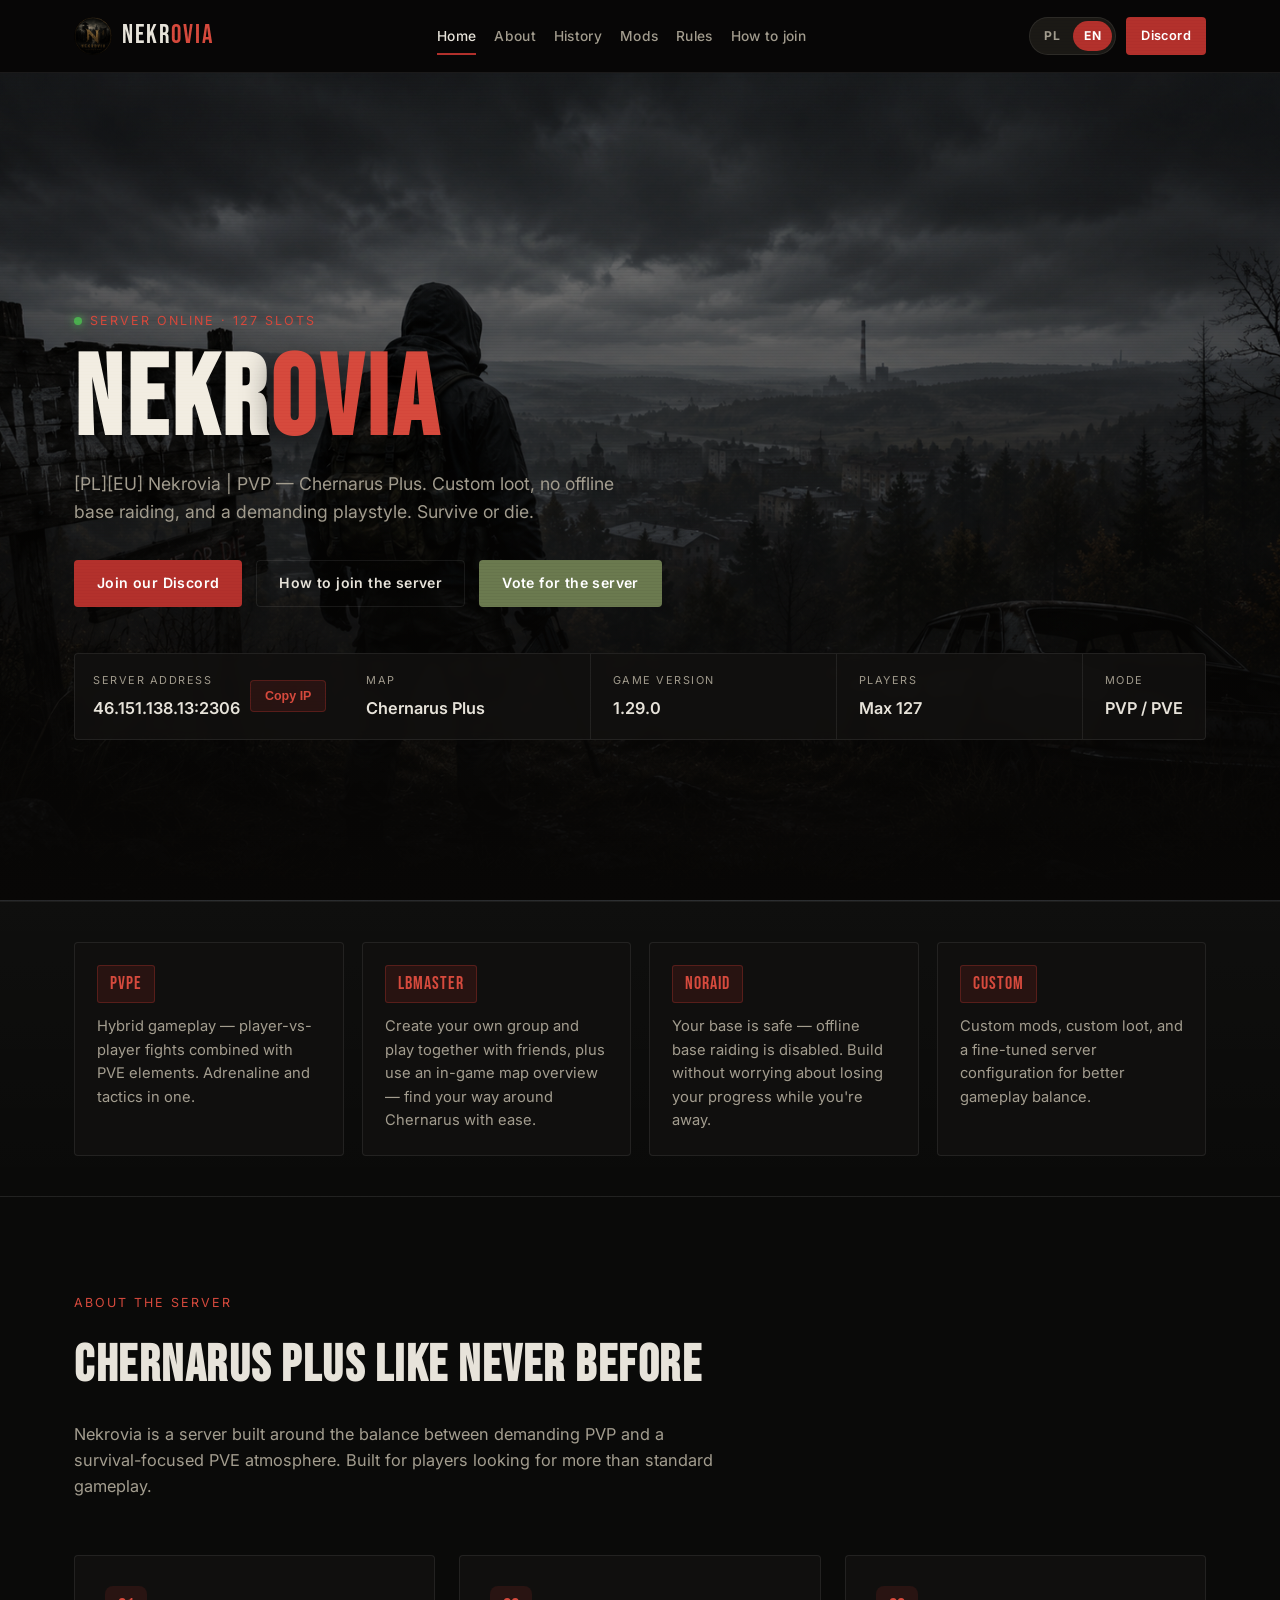
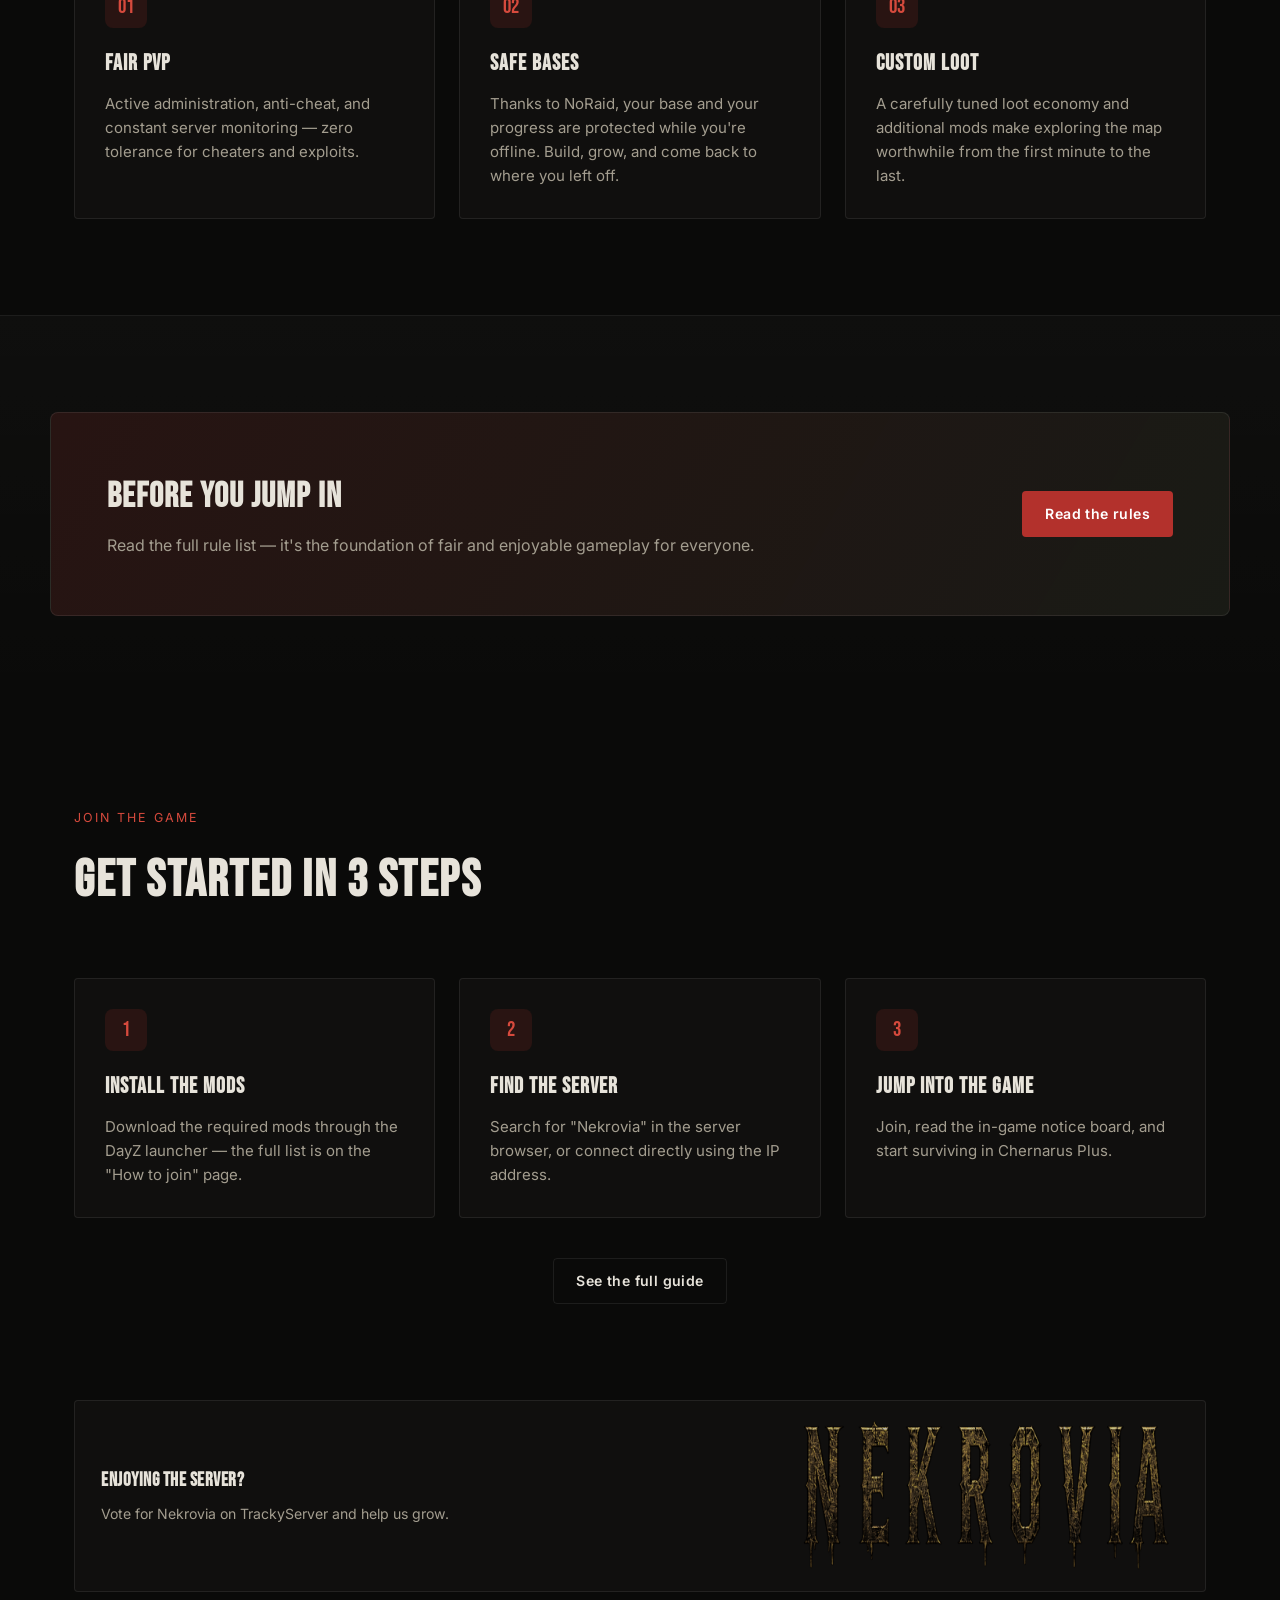
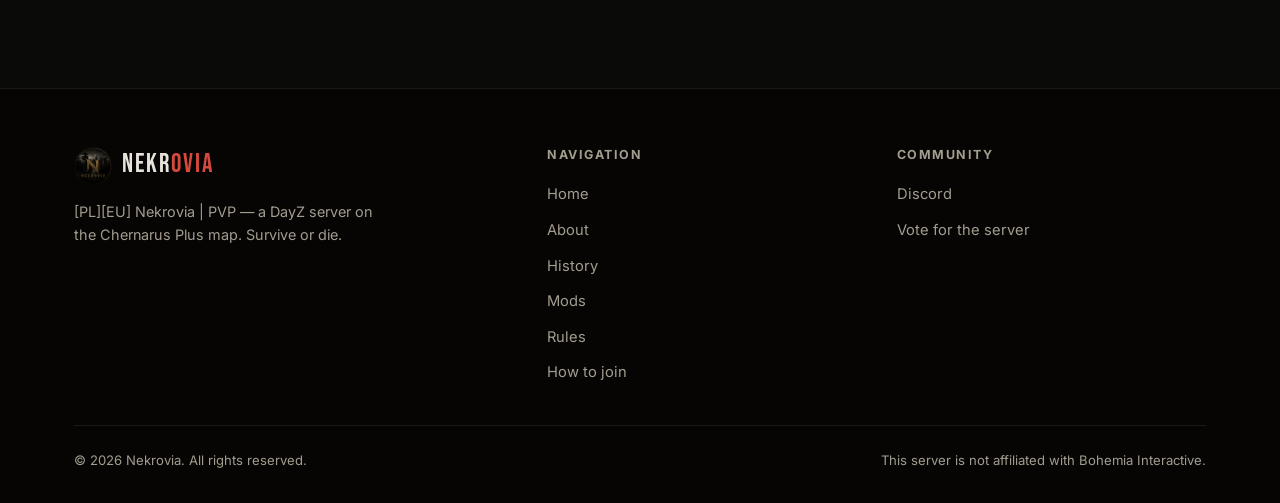
==== commit 9d584263: "Version the on-page banner img so the new artwork actually shows The og:image tags were versioned bu" ====
--- a/en/index.html
+++ b/en/index.html
@@ -189,7 +189,7 @@
         <span>Vote for Nekrovia on TrackyServer and help us grow.</span>
       </div>
       <a href="https://trackyserver.com/server/3524642" target="_blank" rel="noopener">
-        <img src="../images/800x300.png" width="400" height="150" style="max-width:400px; border-radius:4px;" alt="Nekrovia — vote for the server" />
+        <img src="../images/800x300.png?v=2" width="400" height="150" style="max-width:400px; border-radius:4px;" alt="Nekrovia — vote for the server" />
       </a>
     </div>
   </div>
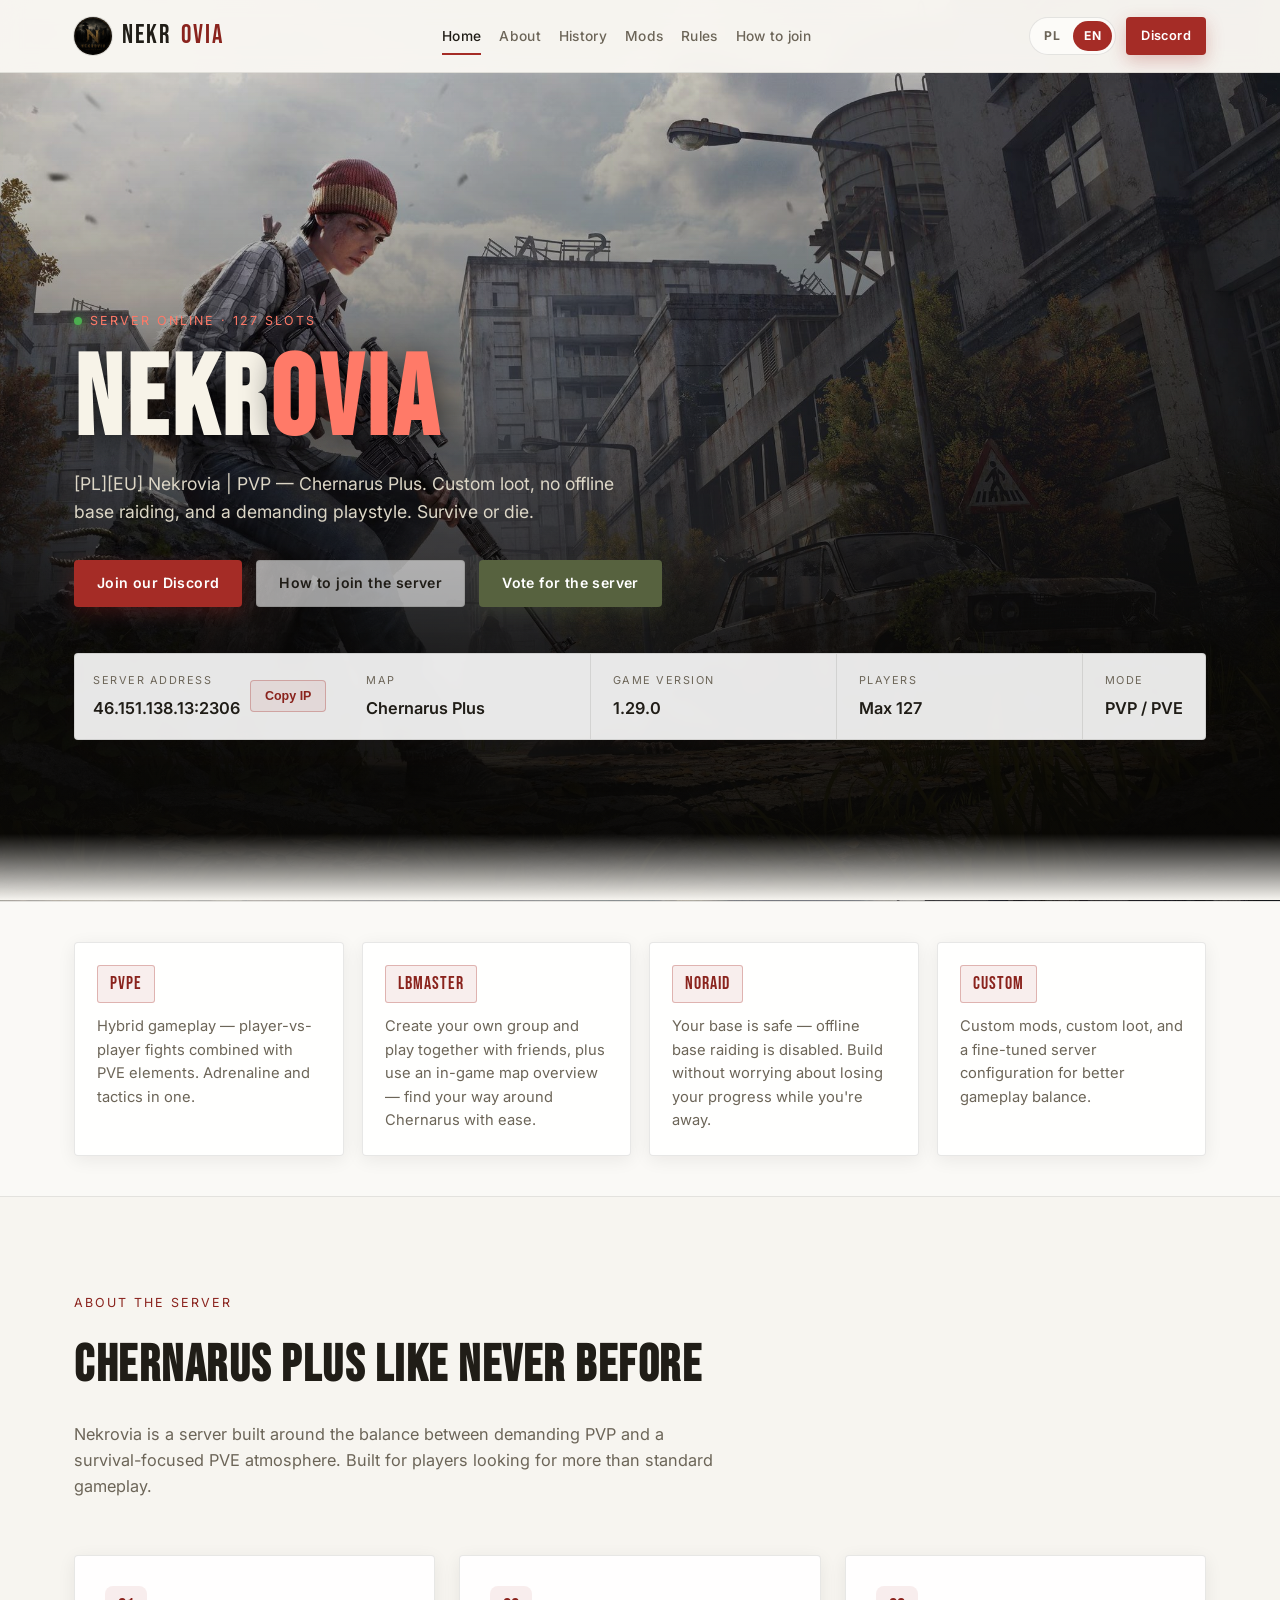
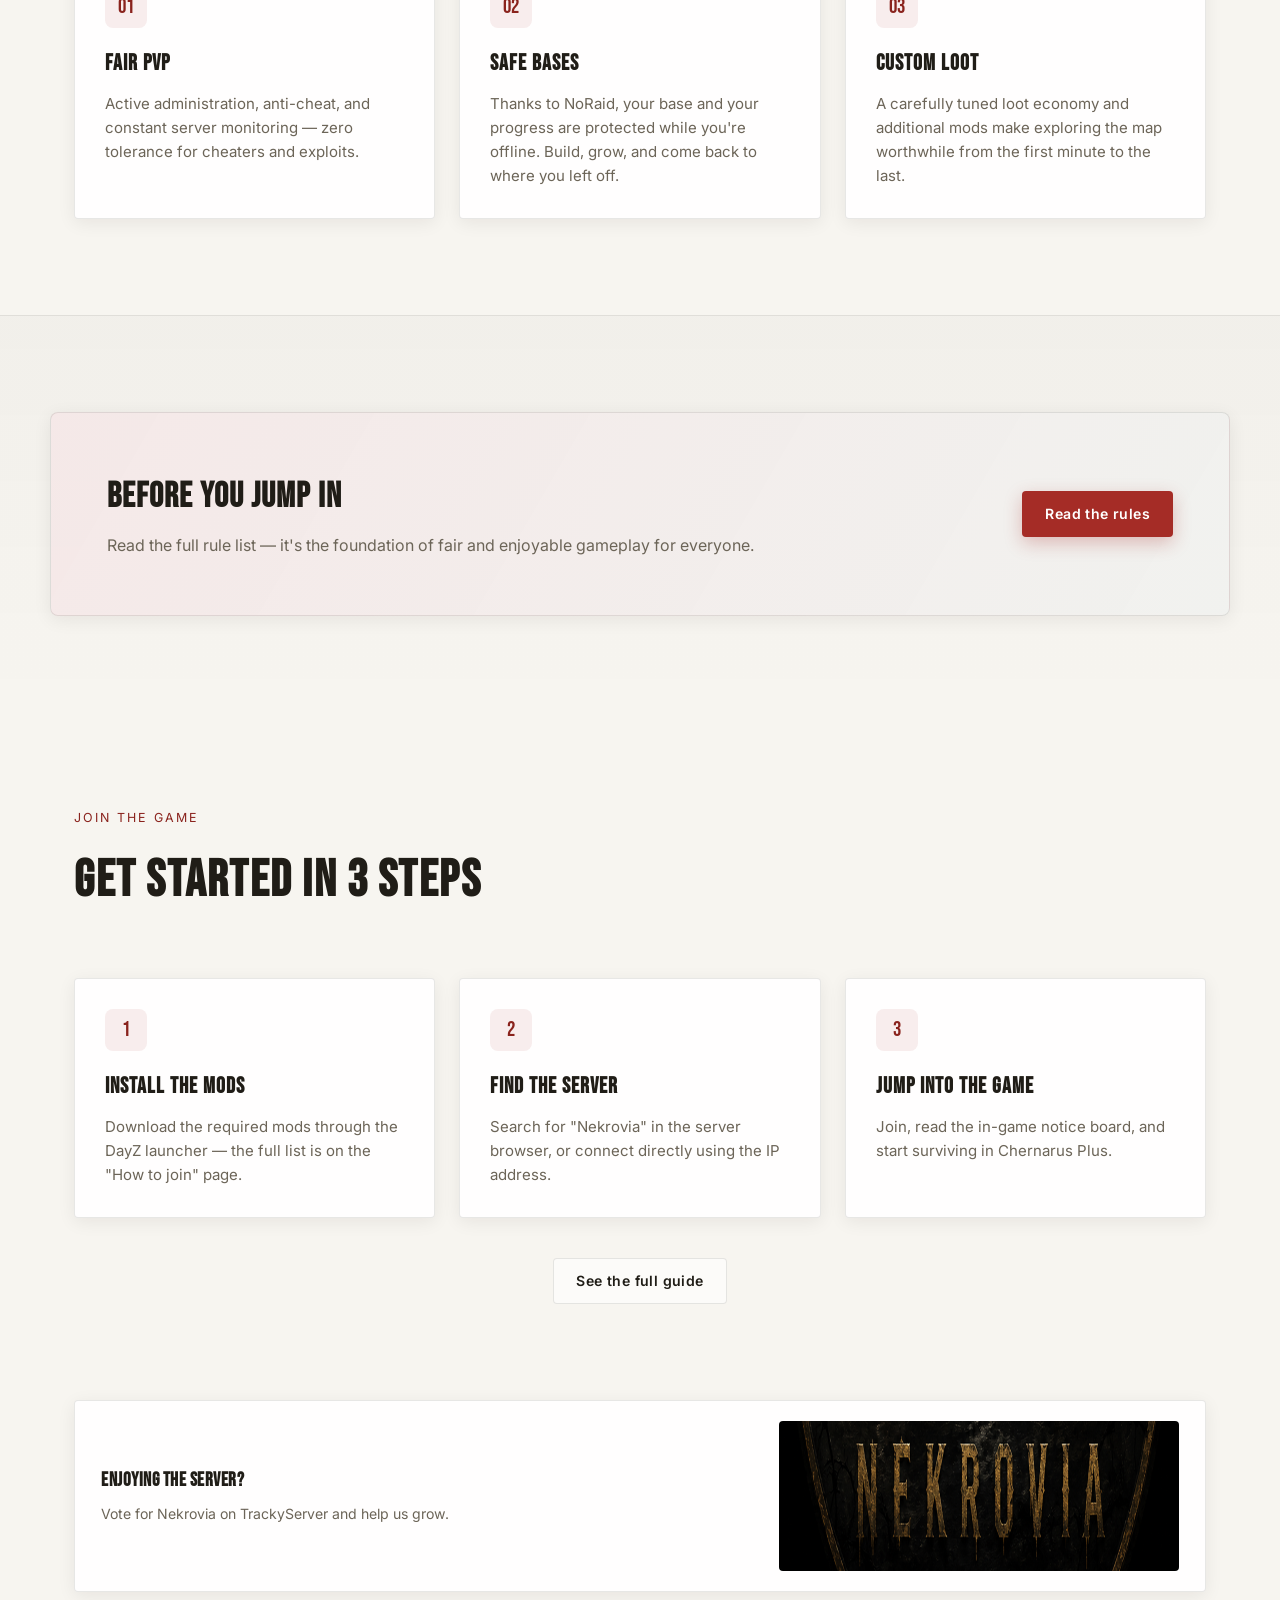
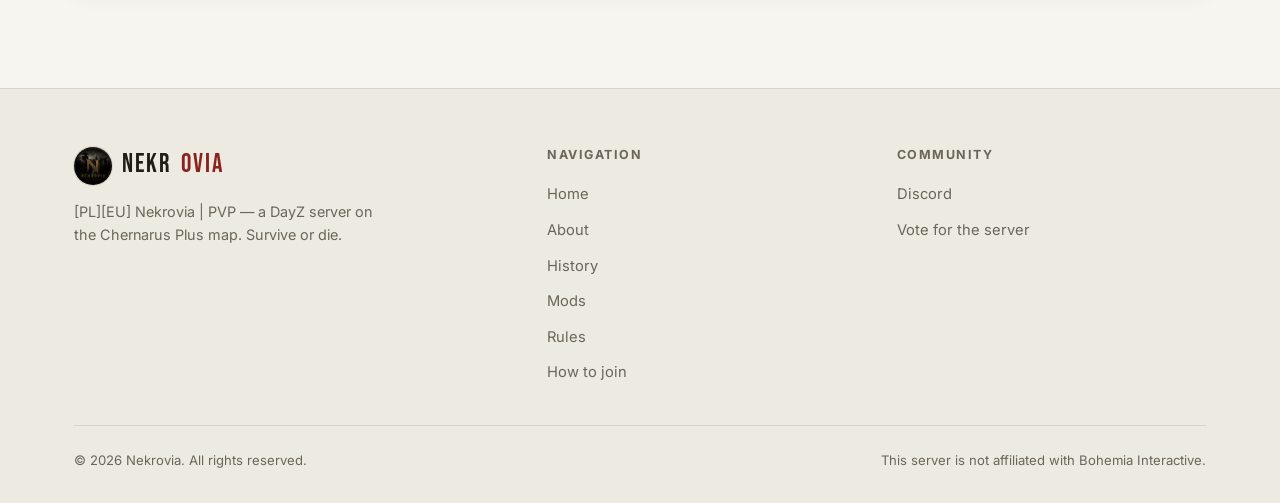
==== commit 75050fa6: "wip: local snapshot before syncing with existing GitHub repo" ====
--- a/en/index.html
+++ b/en/index.html
@@ -5,32 +5,17 @@
 <meta name="viewport" content="width=device-width, initial-scale=1.0" />
 <title>Nekrovia | [PL][EU] DayZ PVP/PVE Server</title>
 <meta name="description" content="Nekrovia — a DayZ PVP/PVE server on Chernarus Plus. NoRaid, custom loot, active community. Join today!" />
-<meta name="keywords" content="dayz, dayz server, dayz servers, server, dayz pvp, dayz pve, dayz eu server, nekrovia, nekrovia server, chernarus plus, best dayz server, dayz server list, dayz server ranking, dayz noraid, dayz custom loot, dayz modded server, dayz survival, dayz zombie apocalypse, dayz community, join dayz server, dayz 2026, dayz serwer, serwer dayz, dayz polska, dayz pl, nekrovia serwer, najlepszy serwer, best server, top dayz servers, dayz server list, dayz chernarus, dayz standalone, play dayz online" />
-<link rel="canonical" href="https://nekrovia.pl/en/" />
-<link rel="alternate" hreflang="en" href="https://nekrovia.pl/en/" />
-<link rel="alternate" hreflang="pl" href="https://nekrovia.pl/" />
-<link rel="alternate" hreflang="x-default" href="https://nekrovia.pl/" />
-<meta property="og:type" content="website" />
-<meta property="og:title" content="Nekrovia | [PL][EU] DayZ PVP/PVE Server" />
-<meta property="og:description" content="Nekrovia — a DayZ PVP/PVE server on Chernarus Plus. NoRaid, custom loot, active community. Join today!" />
-<meta property="og:url" content="https://nekrovia.pl/en/" />
-<meta property="og:image" content="https://nekrovia.pl/images/800x300.png?v=2" />
-<meta property="og:locale" content="en_US" />
-<meta name="twitter:card" content="summary_large_image" />
-<meta name="twitter:title" content="Nekrovia | [PL][EU] DayZ PVP/PVE Server" />
-<meta name="twitter:description" content="Nekrovia — a DayZ PVP/PVE server on Chernarus Plus. NoRaid, custom loot, active community. Join today!" />
-<meta name="twitter:image" content="https://nekrovia.pl/images/800x300.png?v=2" />
-<link rel="icon" href="../images/logo-200.png?v=2" />
+<link rel="icon" href="../images/logo-200.png" />
 <link rel="preconnect" href="https://fonts.googleapis.com">
 <link rel="preconnect" href="https://fonts.gstatic.com" crossorigin>
 <link href="https://fonts.googleapis.com/css2?family=Bebas+Neue&family=Inter:wght@400;500;600;700&display=swap" rel="stylesheet">
-<link rel="stylesheet" href="../css/style.css?v=2" />
+<link rel="stylesheet" href="../css/style.css" />
 </head>
 <body>
 
 <header class="navbar" id="navbar">
   <div class="container navbar-inner">
-    <a href="index.html" class="brand"><img src="../images/logo-200.png" alt="Nekrovia" class="brand-logo" /><span class="brand-text">NEKR<span>OVIA</span></span></a>
+    <a href="index.html" class="brand"><img src="../images/logo-200.png" alt="Nekrovia" class="brand-logo" />NEKR<span>OVIA</span></a>
     <nav class="nav-links" id="navLinks">
       <a href="index.html" class="active">Home</a>
       <a href="about.html">About</a>
@@ -138,7 +123,7 @@
   </div>
 </section>
 
-<section id="rules" style="border-top:1px solid var(--border); background:linear-gradient(180deg, rgba(255,255,255,0.02), transparent);">
+<section id="rules" style="border-top:1px solid var(--border); background:linear-gradient(180deg, rgba(20,18,14,0.025), transparent);">
   <div class="container cta-banner">
     <div>
       <h2>Before you jump in</h2>
@@ -189,7 +174,7 @@
         <span>Vote for Nekrovia on TrackyServer and help us grow.</span>
       </div>
       <a href="https://trackyserver.com/server/3524642" target="_blank" rel="noopener">
-        <img src="../images/800x300.png?v=2" width="400" height="150" style="max-width:400px; border-radius:4px;" alt="Nekrovia — vote for the server" />
+        <img src="../images/800x300.png" width="400" height="150" style="max-width:400px; border-radius:4px;" alt="Nekrovia — vote for the server" />
       </a>
     </div>
   </div>
@@ -199,7 +184,7 @@
   <div class="container">
     <div class="footer-grid">
       <div class="footer-brand">
-        <a href="index.html" class="brand"><img src="../images/logo-200.png" alt="Nekrovia" class="brand-logo" /><span class="brand-text">NEKR<span>OVIA</span></span></a>
+        <a href="index.html" class="brand"><img src="../images/logo-200.png" alt="Nekrovia" class="brand-logo" />NEKR<span>OVIA</span></a>
         <p>[PL][EU] Nekrovia | PVP — a DayZ server on the Chernarus Plus map. Survive or die.</p>
       </div>
       <div class="footer-col">
--- a/css/style.css
+++ b/css/style.css
@@ -1,17 +1,23 @@
 :root {
-  --bg: #0a0a09;
-  --bg-panel: rgba(18, 17, 15, 0.88);
-  --bg-panel-light: rgba(30, 28, 24, 0.9);
-  --border: rgba(255, 255, 255, 0.08);
-  --text: #e7e3da;
-  --text-dim: #a39d8f;
-  --accent: #b3312c;
-  --accent-light: #d64a3d;
-  --accent-dim: rgba(179, 49, 44, 0.15);
-  --olive: #6b7a4f;
-  --olive-dim: rgba(107, 122, 79, 0.15);
+  --bg: #f7f5f0;
+  --bg-soft: #edeae1;
+  --bg-panel: rgba(255, 255, 255, 0.90);
+  --bg-panel-light: rgba(255, 255, 255, 0.62);
+  --bg-panel-solid: #ffffff;
+  --border: rgba(24, 20, 14, 0.10);
+  --text: #201d17;
+  --text-dim: #6c6558;
+  --accent: #a52c26;
+  --accent-light: #8a231d;
+  --accent-dim: rgba(165, 44, 38, 0.08);
+  --olive: #57623f;
+  --olive-dim: rgba(87, 98, 63, 0.10);
   --radius: 4px;
-  --shadow: 0 10px 30px rgba(0, 0, 0, 0.5);
+  --shadow: 0 16px 40px rgba(24, 20, 14, 0.12);
+  --shadow-sm: 0 4px 18px rgba(24, 20, 14, 0.07);
+  --hero-text: #f7f3e8;
+  --hero-text-dim: #dcd6c6;
+  --hero-accent: #ff7a68;
   --font-head: "Bebas Neue", "Oswald", sans-serif;
   --font-body: "Inter", "Segoe UI", sans-serif;
 }
@@ -28,7 +34,14 @@
 }
 
 body {
-  background: var(--bg);
+  background-color: var(--bg);
+  background-image:
+    linear-gradient(180deg, rgba(247, 245, 240, 0.88) 0%, rgba(247, 245, 240, 0.94) 45%, rgba(247, 245, 240, 0.97) 100%),
+    url("../images/bg-dayz.jpg");
+  background-repeat: no-repeat, no-repeat;
+  background-position: center top, center 15%;
+  background-size: cover, cover;
+  background-attachment: fixed, fixed;
   color: var(--text);
   font-family: var(--font-body);
   line-height: 1.6;
@@ -37,6 +50,12 @@
   width: 100%;
 }
 
+@media (max-width: 720px) {
+  body {
+    background-attachment: scroll, scroll;
+  }
+}
+
 img {
   max-width: 100%;
   display: block;
@@ -57,28 +76,11 @@
   padding: 0 24px;
 }
 
-body::before {
-  content: "";
-  position: fixed;
-  inset: 0;
-  pointer-events: none;
-  z-index: 999;
-  background-image: repeating-linear-gradient(
-    0deg,
-    rgba(0, 0, 0, 0.15) 0px,
-    rgba(0, 0, 0, 0.15) 1px,
-    transparent 1px,
-    transparent 3px
-  );
-  opacity: 0.25;
-  mix-blend-mode: overlay;
-}
-
 .navbar {
   position: sticky;
   top: 0;
   z-index: 500;
-  background: rgba(8, 7, 6, 0.85);
+  background: rgba(247, 245, 240, 0.86);
   backdrop-filter: blur(10px);
   border-bottom: 1px solid var(--border);
 }
@@ -106,9 +108,10 @@
   border-radius: 50%;
   object-fit: cover;
   flex: none;
-}
-
-.brand-text span {
+  box-shadow: 0 0 0 1px var(--border);
+}
+
+.brand span {
   color: var(--accent-light);
 }
 
@@ -231,6 +234,7 @@
 .btn-primary {
   background: var(--accent);
   color: #fff;
+  box-shadow: 0 6px 18px rgba(165, 44, 38, 0.28);
 }
 
 .btn-primary:hover {
@@ -239,23 +243,24 @@
 }
 
 .btn-outline {
-  background: transparent;
+  background: rgba(255, 255, 255, 0.6);
   color: var(--text);
   border-color: var(--border);
 }
 
 .btn-outline:hover {
   border-color: var(--text-dim);
-  background: rgba(255, 255, 255, 0.04);
+  background: rgba(255, 255, 255, 0.85);
 }
 
 .btn-olive {
   background: var(--olive);
   color: #fff;
+  box-shadow: 0 6px 18px rgba(87, 98, 63, 0.25);
 }
 
 .btn-olive:hover {
-  background: #7c8d5c;
+  background: #46512f;
   transform: translateY(-1px);
 }
 
@@ -269,10 +274,10 @@
   min-height: 92vh;
   display: flex;
   align-items: flex-end;
-  background-image: linear-gradient(180deg, rgba(6, 5, 4, 0.35) 0%, rgba(6, 5, 4, 0.55) 55%, rgba(8, 7, 6, 1) 100%),
-    url("../images/background.jpg");
+  background-image: linear-gradient(180deg, rgba(8, 7, 5, 0.15) 0%, rgba(8, 7, 5, 0.45) 40%, rgba(8, 7, 5, 0.82) 70%, rgba(8, 7, 5, 0.93) 92%, var(--bg) 100%),
+    url("../images/bg-dayz.jpg");
   background-size: cover;
-  background-position: center 30%;
+  background-position: center 15%;
   border-bottom: 1px solid var(--border);
 }
 
@@ -288,7 +293,7 @@
   font-size: 0.78rem;
   letter-spacing: 2px;
   text-transform: uppercase;
-  color: var(--accent-light);
+  color: var(--hero-accent);
   margin-bottom: 18px;
 }
 
@@ -306,18 +311,18 @@
   font-size: clamp(3.2rem, 9vw, 7rem);
   letter-spacing: 4px;
   line-height: 0.95;
-  color: #f2ede2;
+  color: var(--hero-text);
   text-shadow: 0 4px 30px rgba(0, 0, 0, 0.6);
 }
 
 .hero h1 span {
-  color: var(--accent-light);
+  color: var(--hero-accent);
 }
 
 .hero-sub {
   margin-top: 14px;
   font-size: 1.1rem;
-  color: var(--text-dim);
+  color: var(--hero-text-dim);
   max-width: 560px;
 }
 
@@ -334,6 +339,7 @@
   border: 1px solid var(--border);
   border-radius: var(--radius);
   backdrop-filter: blur(6px);
+  box-shadow: var(--shadow);
   display: grid;
   grid-template-columns: repeat(4, 1fr) auto;
   overflow: hidden;
@@ -383,7 +389,7 @@
 
 .copy-btn {
   background: var(--accent-dim);
-  border: 1px solid rgba(179, 49, 44, 0.35);
+  border: 1px solid rgba(165, 44, 38, 0.3);
   color: var(--accent-light);
   padding: 8px 14px;
   border-radius: var(--radius);
@@ -395,13 +401,13 @@
 }
 
 .copy-btn:hover {
-  background: rgba(179, 49, 44, 0.28);
+  background: rgba(165, 44, 38, 0.16);
 }
 
 .copy-btn.copied {
   background: var(--olive-dim);
-  color: #a9c17c;
-  border-color: rgba(107, 122, 79, 0.4);
+  color: #3f5c28;
+  border-color: rgba(87, 98, 63, 0.4);
 }
 
 section {
@@ -445,7 +451,7 @@
   padding: 40px 0;
   border-top: 1px solid var(--border);
   border-bottom: 1px solid var(--border);
-  background: linear-gradient(180deg, rgba(255, 255, 255, 0.02), transparent);
+  background: rgba(255, 255, 255, 0.35);
 }
 
 .tags-grid {
@@ -459,6 +465,7 @@
   border: 1px solid var(--border);
   border-radius: var(--radius);
   padding: 22px;
+  box-shadow: var(--shadow-sm);
 }
 
 .tag-card .badge {
@@ -467,7 +474,7 @@
   font-size: 1.1rem;
   letter-spacing: 1px;
   color: var(--accent-light);
-  border: 1px solid rgba(179, 49, 44, 0.35);
+  border: 1px solid rgba(165, 44, 38, 0.3);
   background: var(--accent-dim);
   padding: 4px 12px;
   border-radius: 3px;
@@ -490,12 +497,14 @@
   border: 1px solid var(--border);
   border-radius: var(--radius);
   padding: 30px;
-  transition: border-color 0.2s ease, transform 0.2s ease;
+  box-shadow: var(--shadow-sm);
+  transition: border-color 0.2s ease, transform 0.2s ease, box-shadow 0.2s ease;
 }
 
 .card:hover {
-  border-color: rgba(179, 49, 44, 0.4);
+  border-color: rgba(165, 44, 38, 0.35);
   transform: translateY(-3px);
+  box-shadow: var(--shadow);
 }
 
 .card .icon {
@@ -525,7 +534,7 @@
 }
 
 .cta-banner {
-  background: linear-gradient(120deg, rgba(179, 49, 44, 0.14), rgba(107, 122, 79, 0.1)), var(--bg-panel);
+  background: linear-gradient(120deg, rgba(165, 44, 38, 0.10), rgba(87, 98, 63, 0.08)), var(--bg-panel);
   border: 1px solid var(--border);
   border-radius: 8px;
   padding: 56px;
@@ -534,6 +543,7 @@
   justify-content: space-between;
   gap: 32px;
   flex-wrap: wrap;
+  box-shadow: var(--shadow-sm);
 }
 
 .cta-banner h2 {
@@ -577,6 +587,7 @@
   border-radius: 50%;
   border: 1px solid var(--border);
   background: var(--bg-panel);
+  box-shadow: var(--shadow-sm);
   display: flex;
   align-items: center;
   justify-content: center;
@@ -618,6 +629,7 @@
   border: 1px solid var(--border);
   border-radius: 20px;
   color: var(--text-dim);
+  background: rgba(255, 255, 255, 0.5);
 }
 
 .rules-nav a:hover {
@@ -663,6 +675,7 @@
   border-radius: var(--radius);
   color: var(--text-dim);
   font-size: 0.95rem;
+  box-shadow: var(--shadow-sm);
 }
 
 .rule-list li b {
@@ -679,7 +692,7 @@
 
 .rule-list.allow li::before {
   content: "\2714";
-  color: #a9c17c;
+  color: #3f7a1f;
 }
 
 .rule-list.info li::before {
@@ -690,10 +703,10 @@
 
 .notice {
   background: var(--olive-dim);
-  border: 1px solid rgba(107, 122, 79, 0.35);
+  border: 1px solid rgba(87, 98, 63, 0.35);
   border-radius: var(--radius);
   padding: 20px 24px;
-  color: #cdd8b8;
+  color: #3d4a29;
   font-size: 0.92rem;
   margin-bottom: 40px;
 }
@@ -701,7 +714,7 @@
 .page-hero {
   padding: 70px 0 50px;
   border-bottom: 1px solid var(--border);
-  background: linear-gradient(180deg, rgba(179, 49, 44, 0.08), transparent);
+  background: linear-gradient(180deg, rgba(165, 44, 38, 0.06), transparent);
 }
 
 .page-hero .eyebrow {
@@ -728,6 +741,7 @@
   border: 1px solid var(--border);
   border-radius: var(--radius);
   padding: 20px 26px;
+  box-shadow: var(--shadow-sm);
 }
 
 .vote-box img {
@@ -781,7 +795,7 @@
   width: 74px;
   height: 74px;
   border-radius: 50%;
-  background: rgba(179, 49, 44, 0.92);
+  background: rgba(165, 44, 38, 0.92);
   border: 2px solid rgba(255, 255, 255, 0.85);
   color: #fff;
   font-size: 1.6rem;
@@ -810,7 +824,7 @@
   letter-spacing: 1px;
   text-transform: uppercase;
   color: var(--accent-light);
-  border: 1px solid rgba(179, 49, 44, 0.35);
+  border: 1px solid rgba(165, 44, 38, 0.3);
   background: var(--accent-dim);
   padding: 4px 10px;
   border-radius: 3px;
@@ -835,6 +849,7 @@
   padding: 10px;
   max-height: calc(100vh - 120px);
   overflow-y: auto;
+  box-shadow: var(--shadow-sm);
 }
 
 .mod-list-label {
@@ -872,13 +887,13 @@
 }
 
 .mod-list-item:hover {
-  background: rgba(255, 255, 255, 0.04);
+  background: rgba(165, 44, 38, 0.06);
   color: var(--text);
 }
 
 .mod-list-item.active {
   background: var(--accent-dim);
-  border-color: rgba(179, 49, 44, 0.35);
+  border-color: rgba(165, 44, 38, 0.3);
   color: var(--text);
 }
 
@@ -930,6 +945,14 @@
   border: 1px solid var(--border);
   border-radius: 6px;
   margin-bottom: 24px;
+  box-shadow: var(--shadow-sm);
+  overflow: hidden;
+}
+
+.mod-visual img {
+  width: 100%;
+  height: 100%;
+  object-fit: cover;
 }
 
 .mod-panel .video-wrap {
@@ -993,6 +1016,20 @@
   }
 }
 
+.mod-gallery-label {
+  font-size: 0.78rem;
+  letter-spacing: 1px;
+  text-transform: uppercase;
+  color: var(--text-dim);
+  margin: 28px 0 14px;
+  max-width: 720px;
+}
+
+.mod-panel .gallery-grid {
+  max-width: 720px;
+  margin-bottom: 24px;
+}
+
 .gallery-era {
   margin-bottom: 56px;
 }
@@ -1022,6 +1059,7 @@
   cursor: pointer;
   padding: 0;
   background: var(--bg-panel);
+  box-shadow: var(--shadow-sm);
 }
 
 .gallery-item img {
@@ -1029,12 +1067,12 @@
   height: 100%;
   object-fit: cover;
   transition: transform 0.3s ease, filter 0.3s ease;
-  filter: brightness(0.92);
+  filter: brightness(0.98);
 }
 
 .gallery-item:hover img {
   transform: scale(1.06);
-  filter: brightness(1.05);
+  filter: brightness(1.03);
 }
 
 .gallery-item::after {
@@ -1081,9 +1119,9 @@
 .lightbox-prev,
 .lightbox-next {
   position: absolute;
-  background: var(--bg-panel-light);
-  border: 1px solid var(--border);
-  color: var(--text);
+  background: rgba(255, 255, 255, 0.92);
+  border: 1px solid rgba(255, 255, 255, 0.2);
+  color: #201d17;
   cursor: pointer;
   border-radius: 50%;
   width: 46px;
@@ -1098,7 +1136,7 @@
 .lightbox-close:hover,
 .lightbox-prev:hover,
 .lightbox-next:hover {
-  border-color: var(--accent);
+  background: #fff;
   color: var(--accent-light);
 }
 
@@ -1124,7 +1162,7 @@
   bottom: 24px;
   left: 50%;
   transform: translateX(-50%);
-  color: var(--text-dim);
+  color: rgba(247, 245, 240, 0.75);
   font-size: 0.85rem;
   letter-spacing: 1px;
 }
@@ -1144,7 +1182,7 @@
 footer {
   border-top: 1px solid var(--border);
   padding: 56px 0 32px;
-  background: #060504;
+  background: var(--bg-soft);
 }
 
 .footer-grid {
@@ -1224,7 +1262,7 @@
     top: 72px;
     left: 0;
     right: 0;
-    background: rgba(8, 7, 6, 0.98);
+    background: rgba(247, 245, 240, 0.98);
     flex-direction: column;
     padding: 24px;
     border-bottom: 1px solid var(--border);
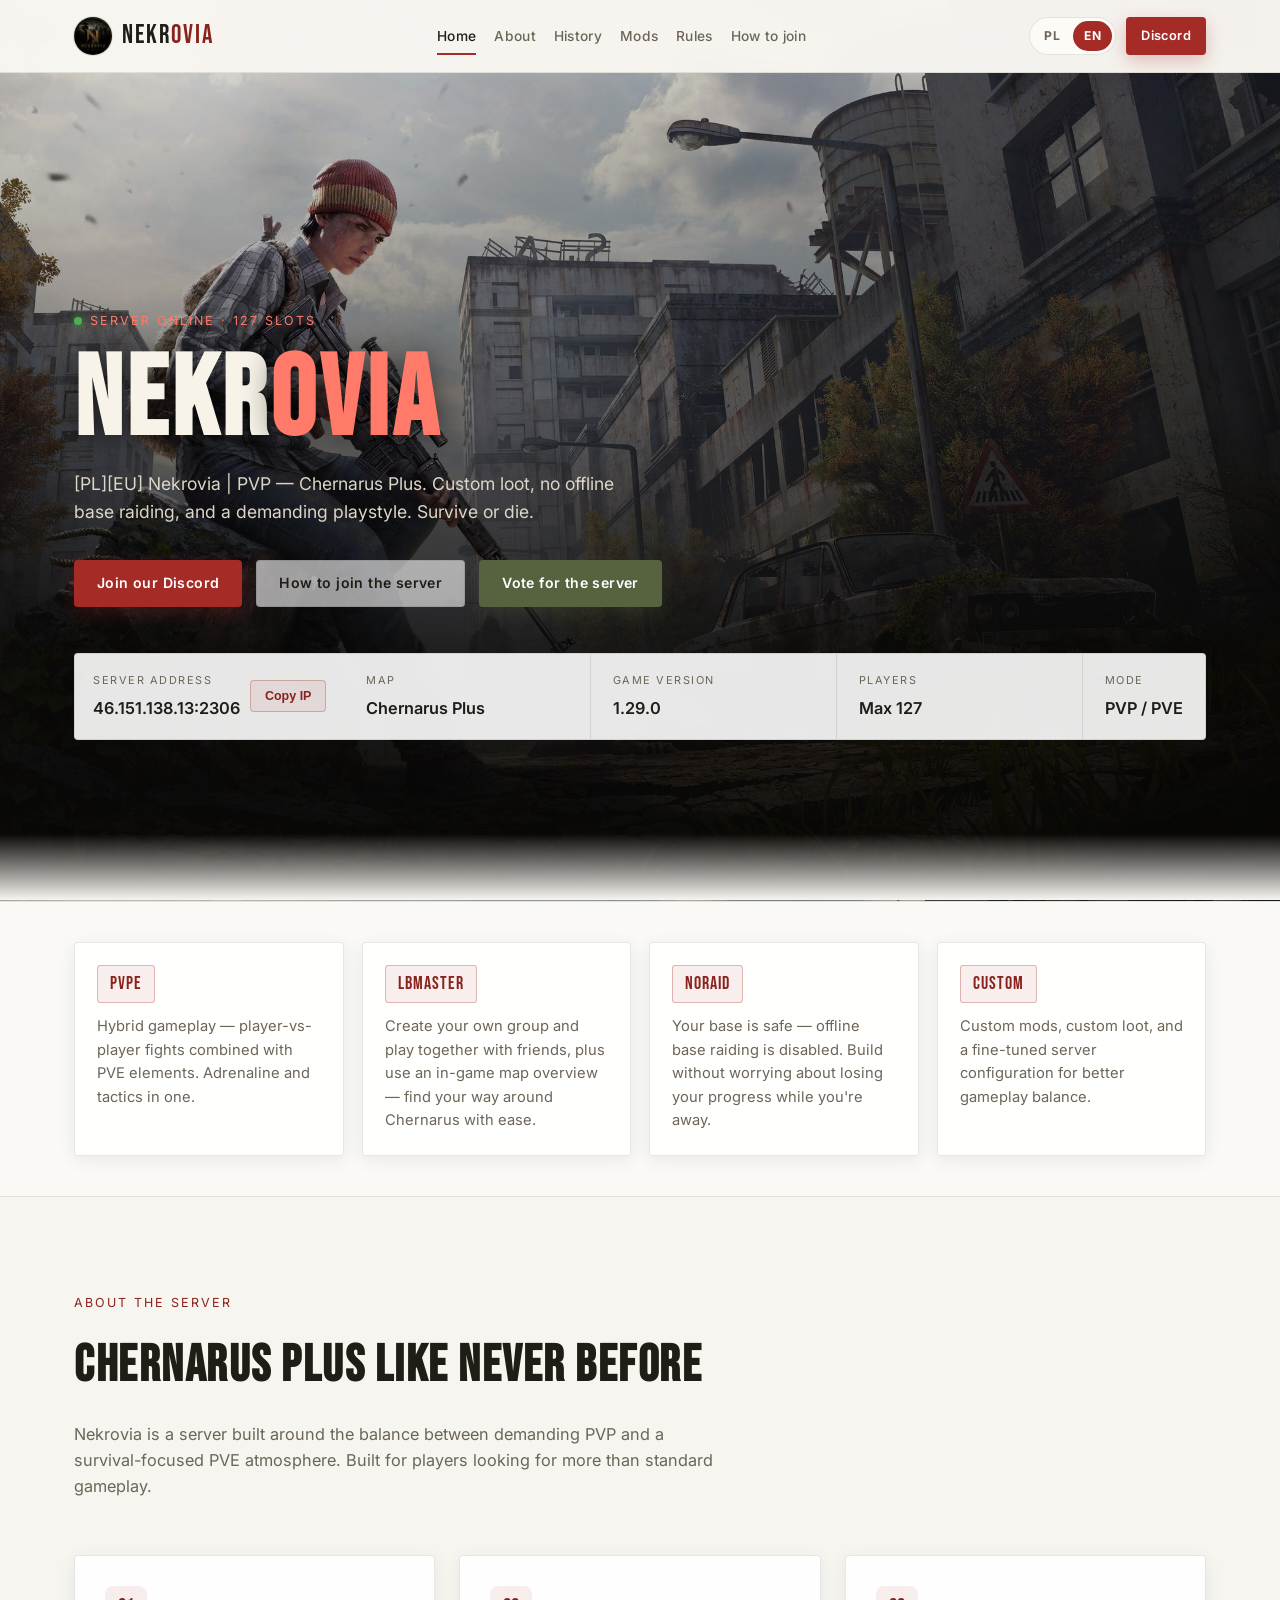
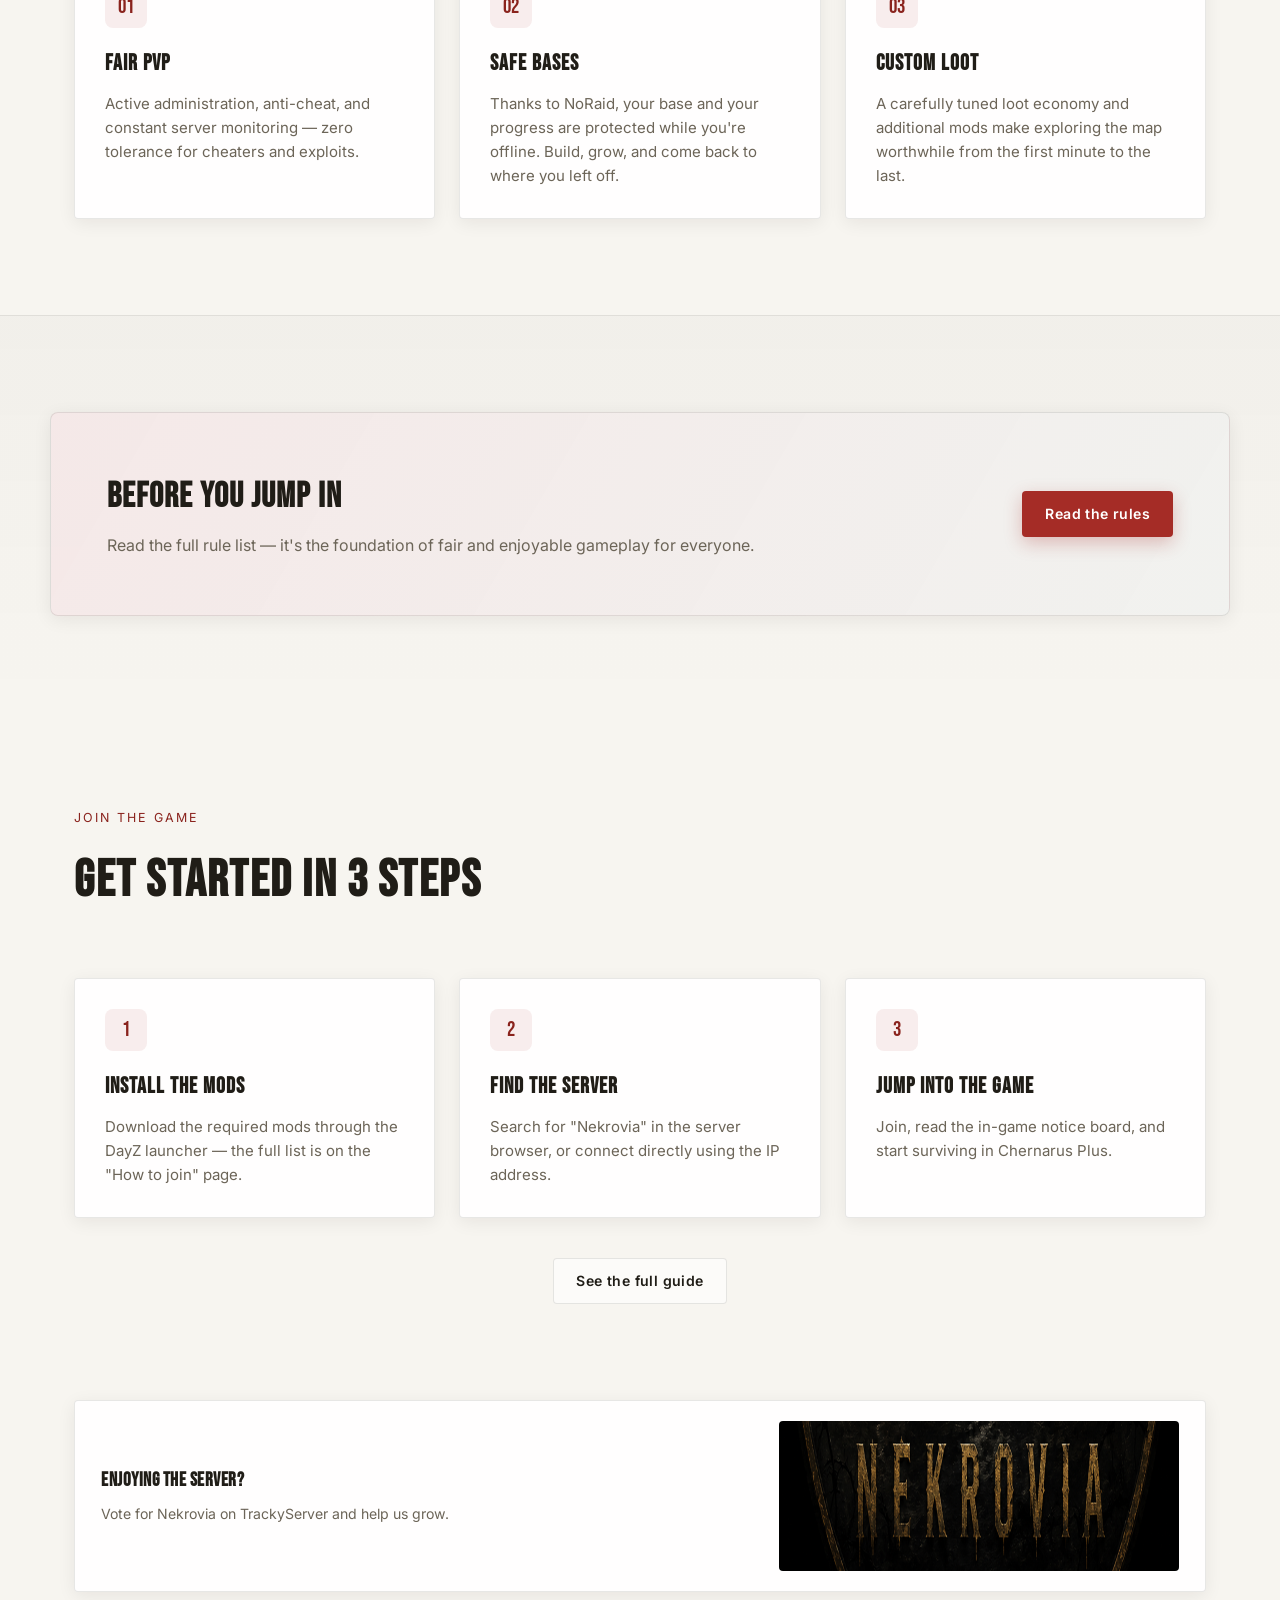
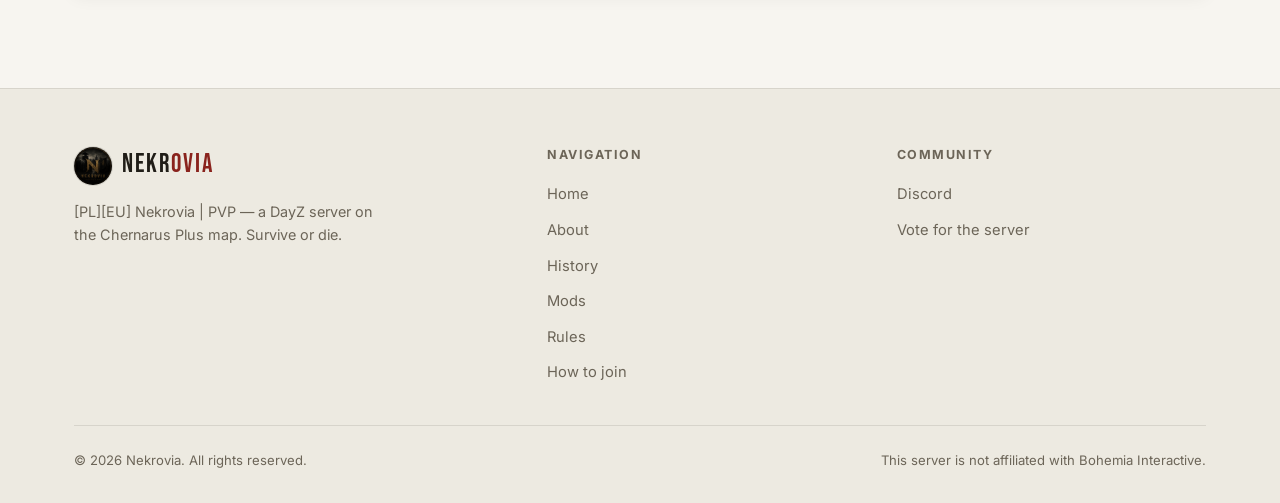
==== commit 1d79579c: "wip: brand-text flex-gap fix + new placement screenshot" ====
--- a/en/index.html
+++ b/en/index.html
@@ -15,7 +15,7 @@
 
 <header class="navbar" id="navbar">
   <div class="container navbar-inner">
-    <a href="index.html" class="brand"><img src="../images/logo-200.png" alt="Nekrovia" class="brand-logo" />NEKR<span>OVIA</span></a>
+    <a href="index.html" class="brand"><img src="../images/logo-200.png" alt="Nekrovia" class="brand-logo" /><span class="brand-text">NEKR<span>OVIA</span></span></a>
     <nav class="nav-links" id="navLinks">
       <a href="index.html" class="active">Home</a>
       <a href="about.html">About</a>
@@ -184,7 +184,7 @@
   <div class="container">
     <div class="footer-grid">
       <div class="footer-brand">
-        <a href="index.html" class="brand"><img src="../images/logo-200.png" alt="Nekrovia" class="brand-logo" />NEKR<span>OVIA</span></a>
+        <a href="index.html" class="brand"><img src="../images/logo-200.png" alt="Nekrovia" class="brand-logo" /><span class="brand-text">NEKR<span>OVIA</span></span></a>
         <p>[PL][EU] Nekrovia | PVP — a DayZ server on the Chernarus Plus map. Survive or die.</p>
       </div>
       <div class="footer-col">
--- a/css/style.css
+++ b/css/style.css
@@ -111,7 +111,7 @@
   box-shadow: 0 0 0 1px var(--border);
 }
 
-.brand span {
+.brand-text span {
   color: var(--accent-light);
 }
 
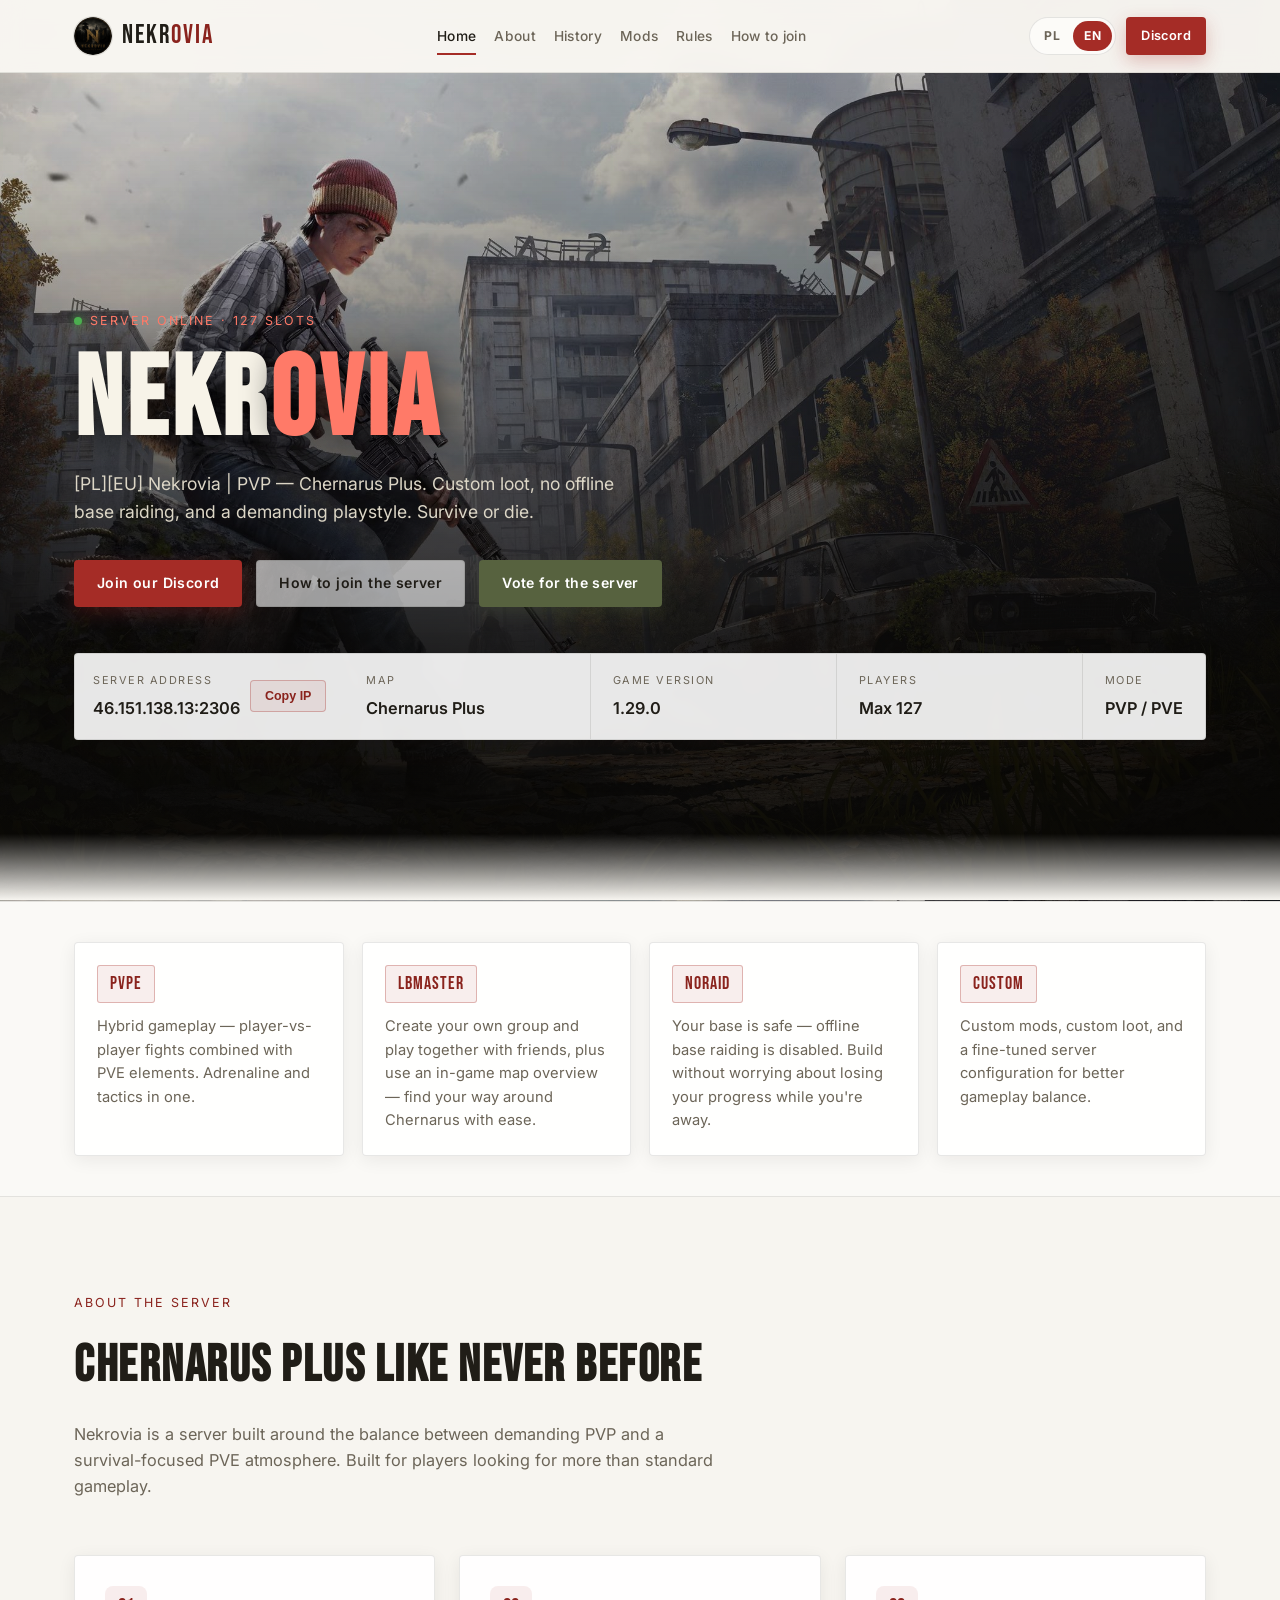
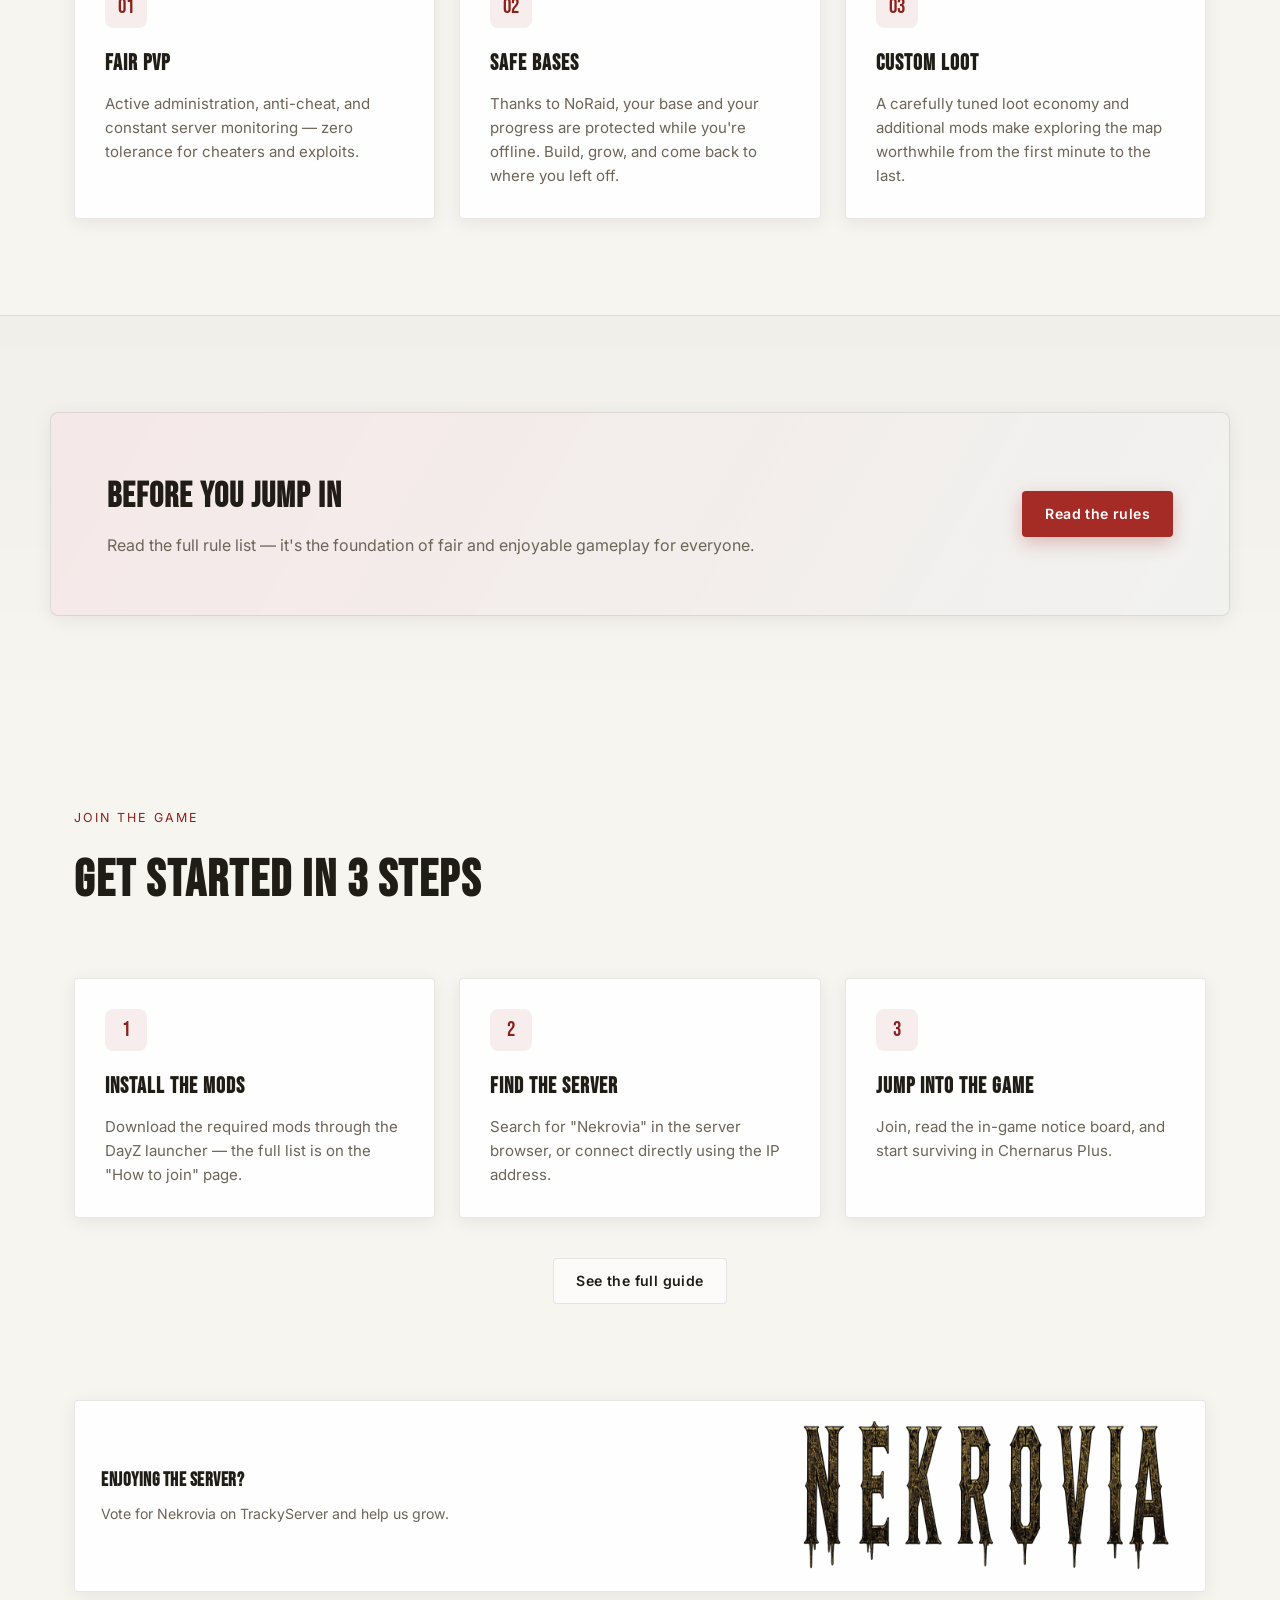
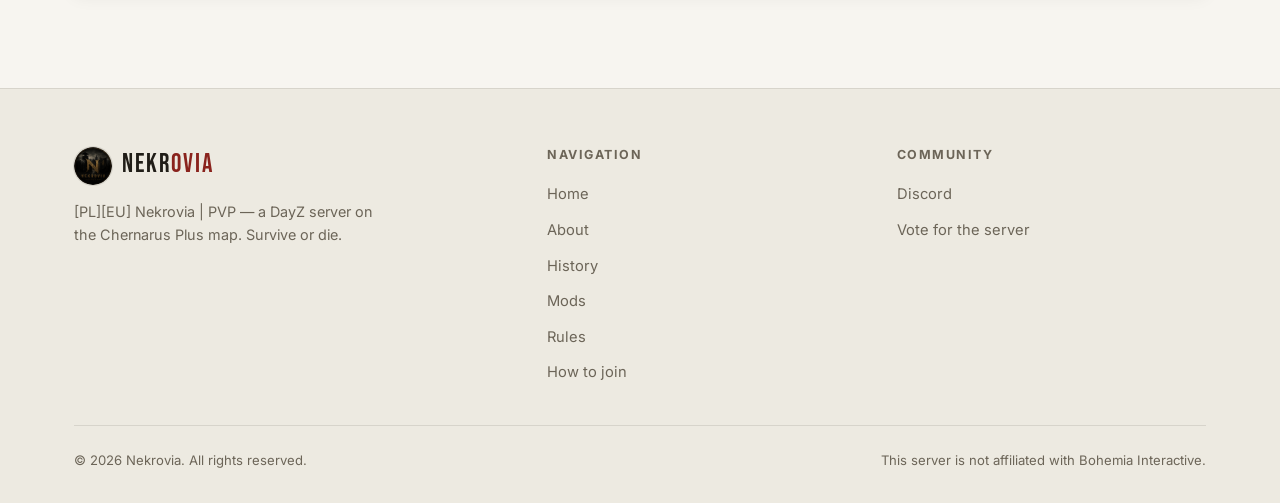
==== commit 8d57daf9: "Merge GitHub SEO/asset fixes with local redesign, new Placement mod, and content corrections" ====
--- a/en/index.html
+++ b/en/index.html
@@ -5,11 +5,26 @@
 <meta name="viewport" content="width=device-width, initial-scale=1.0" />
 <title>Nekrovia | [PL][EU] DayZ PVP/PVE Server</title>
 <meta name="description" content="Nekrovia — a DayZ PVP/PVE server on Chernarus Plus. NoRaid, custom loot, active community. Join today!" />
-<link rel="icon" href="../images/logo-200.png" />
+<meta name="keywords" content="dayz, dayz server, dayz servers, server, dayz pvp, dayz pve, dayz eu server, nekrovia, nekrovia server, chernarus plus, best dayz server, dayz server list, dayz server ranking, dayz noraid, dayz custom loot, dayz modded server, dayz survival, dayz zombie apocalypse, dayz community, join dayz server, dayz 2026, dayz serwer, serwer dayz, dayz polska, dayz pl, nekrovia serwer, najlepszy serwer, best server, top dayz servers, dayz server list, dayz chernarus, dayz standalone, play dayz online" />
+<link rel="canonical" href="https://nekrovia.pl/en/" />
+<link rel="alternate" hreflang="en" href="https://nekrovia.pl/en/" />
+<link rel="alternate" hreflang="pl" href="https://nekrovia.pl/" />
+<link rel="alternate" hreflang="x-default" href="https://nekrovia.pl/" />
+<meta property="og:type" content="website" />
+<meta property="og:title" content="Nekrovia | [PL][EU] DayZ PVP/PVE Server" />
+<meta property="og:description" content="Nekrovia — a DayZ PVP/PVE server on Chernarus Plus. NoRaid, custom loot, active community. Join today!" />
+<meta property="og:url" content="https://nekrovia.pl/en/" />
+<meta property="og:image" content="https://nekrovia.pl/images/800x300.png?v=2" />
+<meta property="og:locale" content="en_US" />
+<meta name="twitter:card" content="summary_large_image" />
+<meta name="twitter:title" content="Nekrovia | [PL][EU] DayZ PVP/PVE Server" />
+<meta name="twitter:description" content="Nekrovia — a DayZ PVP/PVE server on Chernarus Plus. NoRaid, custom loot, active community. Join today!" />
+<meta name="twitter:image" content="https://nekrovia.pl/images/800x300.png?v=2" />
+<link rel="icon" href="../images/logo-200.png?v=2" />
 <link rel="preconnect" href="https://fonts.googleapis.com">
 <link rel="preconnect" href="https://fonts.gstatic.com" crossorigin>
 <link href="https://fonts.googleapis.com/css2?family=Bebas+Neue&family=Inter:wght@400;500;600;700&display=swap" rel="stylesheet">
-<link rel="stylesheet" href="../css/style.css" />
+<link rel="stylesheet" href="../css/style.css?v=2" />
 </head>
 <body>
 
@@ -174,7 +189,7 @@
         <span>Vote for Nekrovia on TrackyServer and help us grow.</span>
       </div>
       <a href="https://trackyserver.com/server/3524642" target="_blank" rel="noopener">
-        <img src="../images/800x300.png" width="400" height="150" style="max-width:400px; border-radius:4px;" alt="Nekrovia — vote for the server" />
+        <img src="../images/800x300.png?v=2" width="400" height="150" style="max-width:400px; border-radius:4px;" alt="Nekrovia — vote for the server" />
       </a>
     </div>
   </div>
